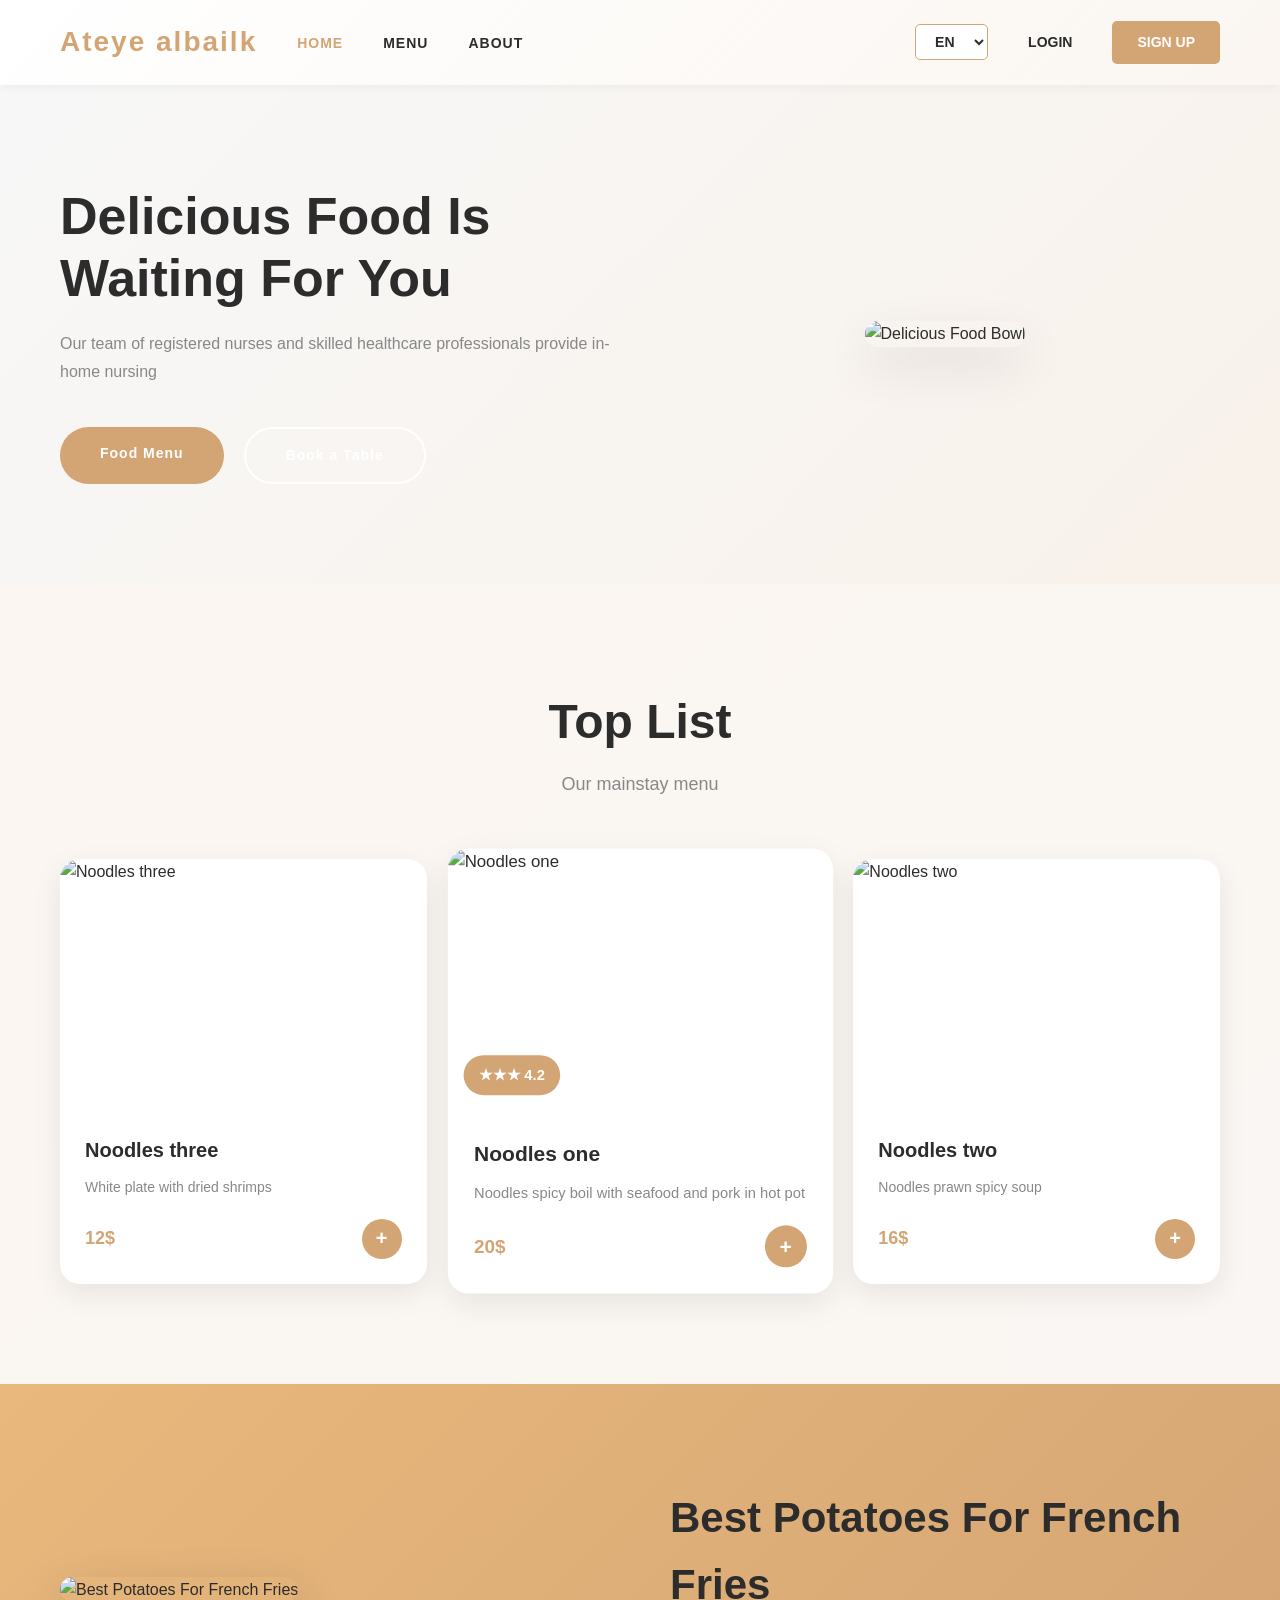
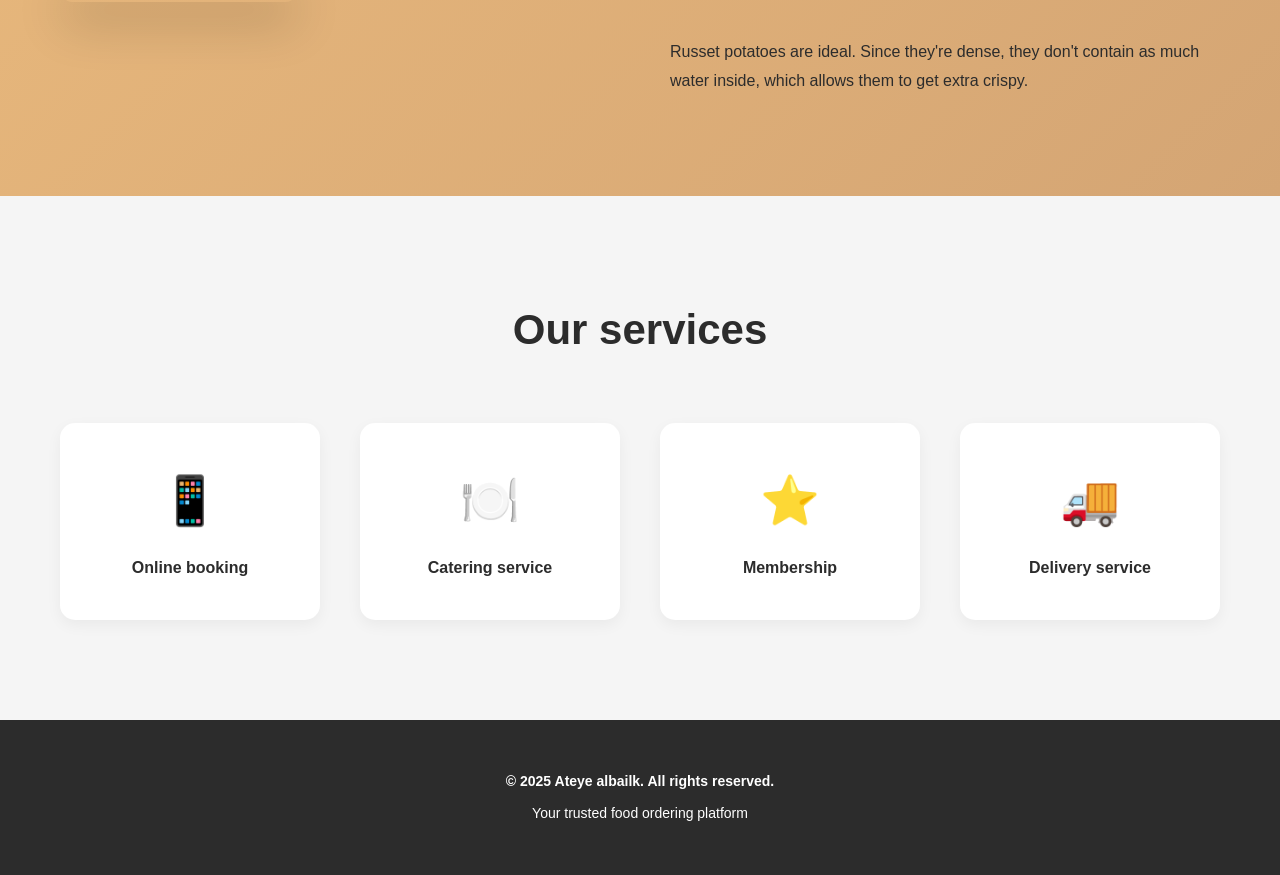
==== index.html @ 0175a2fd "first commit" ====
<!DOCTYPE html>
<html lang="en">
<head>
    <meta charset="UTF-8">
    <meta name="viewport" content="width=device-width, initial-scale=1.0">
    <title>Ateye albailk - Food Ordering Platform</title>
    <link rel="stylesheet" href="css/styles.css">
    <link rel="stylesheet" href="css/responsive.css">
</head>
<body>
    <!-- Header/Navigation -->
    <header class="header">
        <div class="container">
            <div class="navbar">
                <div class="logo">
                    <h1>Ateye albailk</h1>
                </div>
                <nav class="nav-menu">
                    <ul>
                        <li><a href="#home" class="nav-link active">HOME</a></li>
                        <li><a href="#menu" class="nav-link">MENU</a></li>
                        <li><a href="#about" class="nav-link">ABOUT</a></li>
                    </ul>
                </nav>
                <div class="header-actions">
                    <select class="language-select">
                        <option value="en">EN</option>
                        <option value="ar">AR</option>
                    </select>
                    <a href="php/login.php" class="btn-login">LOGIN</a>
                    <a href="php/signup.php" class="btn-signup">SIGN UP</a>
                </div>
                <div class="hamburger">
                    <span></span>
                    <span></span>
                    <span></span>
                </div>
            </div>
        </div>
    </header>

    <!-- Hero Section -->
    <section class="hero" id="home">
        <div class="container">
            <div class="hero-content">
                <div class="hero-text">
                    <h2>Delicious Food Is Waiting For You</h2>
                    <p>Our team of registered nurses and skilled healthcare professionals provide in-home nursing</p>
                    <div class="hero-buttons">
                        <a href="#menu" class="btn btn-primary">Food Menu</a>
                        <a href="#" class="btn btn-secondary">Book a Table</a>
                    </div>
                </div>
                <div class="hero-image">
                    <img src="/placeholder.svg?height=400&width=400" alt="Delicious Food Bowl">
                </div>
            </div>
        </div>
    </section>

    <!-- Top List Section -->
    <section class="top-list" id="menu">
        <div class="container">
            <div class="section-header">
                <h2>Top List</h2>
                <p>Our mainstay menu</p>
            </div>
            <div class="menu-grid">
                <div class="menu-card">
                    <div class="card-image">
                        <img src="/placeholder.svg?height=250&width=250" alt="Noodles three">
                    </div>
                    <div class="card-content">
                        <h3>Noodles three</h3>
                        <p>White plate with dried shrimps</p>
                        <div class="card-footer">
                            <span class="price">12$</span>
                            <button class="btn-add">+</button>
                        </div>
                    </div>
                </div>

                <div class="menu-card featured">
                    <div class="card-image">
                        <img src="/placeholder.svg?height=250&width=250" alt="Noodles one">
                        <div class="rating">★★★ 4.2</div>
                    </div>
                    <div class="card-content">
                        <h3>Noodles one</h3>
                        <p>Noodles spicy boil with seafood and pork in hot pot</p>
                        <div class="card-footer">
                            <span class="price">20$</span>
                            <button class="btn-add">+</button>
                        </div>
                    </div>
                </div>

                <div class="menu-card">
                    <div class="card-image">
                        <img src="/placeholder.svg?height=250&width=250" alt="Noodles two">
                    </div>
                    <div class="card-content">
                        <h3>Noodles two</h3>
                        <p>Noodles prawn spicy soup</p>
                        <div class="card-footer">
                            <span class="price">16$</span>
                            <button class="btn-add">+</button>
                        </div>
                    </div>
                </div>
            </div>
        </div>
    </section>

    <!-- French Fries Section -->
    <section class="french-fries">
        <div class="container">
            <div class="fries-content">
                <div class="fries-image">
                    <img src="/placeholder.svg?height=350&width=350" alt="Best Potatoes For French Fries">
                </div>
                <div class="fries-text">
                    <h2>Best Potatoes For French Fries</h2>
                    <p>Russet potatoes are ideal. Since they're dense, they don't contain as much water inside, which allows them to get extra crispy.</p>
                </div>
            </div>
        </div>
    </section>

    <!-- Services Section -->
    <section class="services" id="about">
        <div class="container">
            <h2>Our services</h2>
            <div class="services-grid">
                <div class="service-item">
                    <div class="service-icon">📱</div>
                    <p>Online booking</p>
                </div>
                <div class="service-item">
                    <div class="service-icon">🍽️</div>
                    <p>Catering service</p>
                </div>
                <div class="service-item">
                    <div class="service-icon">⭐</div>
                    <p>Membership</p>
                </div>
                <div class="service-item">
                    <div class="service-icon">🚚</div>
                    <p>Delivery service</p>
                </div>
            </div>
        </div>
    </section>

    <!-- Footer -->
    <footer class="footer">
        <div class="container">
            <p>&copy; 2025 Ateye albailk. All rights reserved.</p>
            <p>Your trusted food ordering platform</p>
        </div>
    </footer>

    <script src="js/script.js"></script>
</body>
</html>
---- css/styles.css ----
* {
  margin: 0;
  padding: 0;
  box-sizing: border-box;
}

:root {
  /* Primary Brand Color */
  --primary: #d4a574;

  /* Neutrals */
  --dark: #2c2c2c;
  --light: #f5f5f5;
  --white: #ffffff;
  --gray: #888888;

  /* Accent */
  --accent: #e8d4c4;

  /* Font Family */
  --font-primary: "Segoe UI", Tahoma, Geneva, Verdana, sans-serif;
}

html {
  scroll-behavior: smooth;
}

body {
  font-family: var(--font-primary);
  color: var(--dark);
  background-color: var(--white);
  line-height: 1.6;
}

.container {
  max-width: 1200px;
  margin: 0 auto;
  padding: 0 20px;
}

/* Header / Navigation */
.header {
  background: linear-gradient(135deg, rgba(255, 255, 255, 0.95), rgba(212, 165, 116, 0.1));
  padding: 20px 0;
  position: sticky;
  top: 0;
  z-index: 1000;
  box-shadow: 0 2px 10px rgba(0, 0, 0, 0.05);
}

.navbar {
  display: flex;
  justify-content: space-between;
  align-items: center;
  gap: 40px;
}

.logo h1 {
  font-size: 28px;
  color: var(--primary);
  font-weight: 700;
  letter-spacing: 2px;
}

.nav-menu {
  flex: 1;
}

.nav-menu ul {
  display: flex;
  list-style: none;
  gap: 40px;
}

.nav-link {
  text-decoration: none;
  color: var(--dark);
  font-size: 14px;
  font-weight: 600;
  letter-spacing: 1px;
  transition: color 0.3s ease;
  position: relative;
}

.nav-link:hover,
.nav-link.active {
  color: var(--primary);
}

.header-actions {
  display: flex;
  align-items: center;
  gap: 20px;
}

.language-select {
  padding: 8px 15px;
  border: 1px solid var(--primary);
  border-radius: 5px;
  background: var(--white);
  color: var(--dark);
  cursor: pointer;
  font-size: 14px;
  font-weight: 600;
}

.btn-login {
  text-decoration: none;
  color: var(--dark);
  font-size: 14px;
  font-weight: 600;
  padding: 10px 20px;
  transition: color 0.3s ease;
}

.btn-login:hover {
  color: var(--primary);
}

.btn-signup {
  text-decoration: none;
  background-color: var(--primary);
  color: var(--white);
  font-size: 14px;
  font-weight: 600;
  padding: 10px 25px;
  border-radius: 5px;
  transition: background-color 0.3s ease;
  border: none;
  cursor: pointer;
}

.btn-signup:hover {
  background-color: #c49465;
}

.hamburger {
  display: none;
  flex-direction: column;
  cursor: pointer;
}

.hamburger span {
  width: 25px;
  height: 3px;
  background-color: var(--dark);
  margin: 5px 0;
  transition: 0.3s;
  border-radius: 2px;
}

/* Hero Section */
.hero {
  padding: 100px 0;
  background: linear-gradient(135deg, rgba(240, 240, 240, 0.5), rgba(212, 165, 116, 0.15));
}

.hero-content {
  display: flex;
  align-items: center;
  gap: 60px;
}

.hero-text {
  flex: 1;
}

.hero-text h2 {
  font-size: 52px;
  font-weight: 700;
  line-height: 1.2;
  margin-bottom: 20px;
  color: var(--dark);
}

.hero-text p {
  font-size: 16px;
  color: var(--gray);
  margin-bottom: 40px;
  line-height: 1.8;
}

.hero-buttons {
  display: flex;
  gap: 20px;
}

.btn {
  display: inline-block;
  padding: 15px 40px;
  border-radius: 50px;
  text-decoration: none;
  font-size: 14px;
  font-weight: 600;
  border: none;
  cursor: pointer;
  transition: all 0.3s ease;
  letter-spacing: 1px;
}

.btn-primary {
  background-color: var(--primary);
  color: var(--white);
}

.btn-primary:hover {
  background-color: #c49465;
  transform: translateY(-2px);
  box-shadow: 0 8px 15px rgba(212, 165, 116, 0.3);
}

.btn-secondary {
  background-color: transparent;
  color: var(--white);
  border: 2px solid var(--white);
}

.btn-secondary:hover {
  background-color: var(--white);
  color: var(--primary);
}

.hero-image {
  flex: 1;
  display: flex;
  justify-content: center;
}

.hero-image img {
  max-width: 100%;
  height: auto;
  border-radius: 20px;
  box-shadow: 0 20px 50px rgba(0, 0, 0, 0.1);
}

/* Top List Section */
.top-list {
  padding: 100px 0;
  background: linear-gradient(135deg, rgba(212, 165, 116, 0.1), rgba(232, 212, 196, 0.2));
}

.section-header {
  text-align: center;
  margin-bottom: 60px;
}

.section-header h2 {
  font-size: 48px;
  font-weight: 700;
  margin-bottom: 10px;
  color: var(--dark);
}

.section-header p {
  font-size: 18px;
  color: var(--gray);
}

.menu-grid {
  display: grid;
  grid-template-columns: repeat(auto-fit, minmax(280px, 1fr));
  gap: 30px;
}

.menu-card {
  background: var(--white);
  border-radius: 20px;
  overflow: hidden;
  box-shadow: 0 10px 30px rgba(0, 0, 0, 0.08);
  transition: all 0.3s ease;
}

.menu-card:hover {
  transform: translateY(-10px);
  box-shadow: 0 15px 40px rgba(0, 0, 0, 0.15);
}

.menu-card.featured {
  transform: scale(1.05);
}

.card-image {
  position: relative;
  width: 100%;
  height: 250px;
  overflow: hidden;
}

.card-image img {
  width: 100%;
  height: 100%;
  object-fit: cover;
  transition: transform 0.3s ease;
}

.menu-card:hover .card-image img {
  transform: scale(1.05);
}

.rating {
  position: absolute;
  bottom: 15px;
  left: 15px;
  background-color: var(--primary);
  color: var(--white);
  padding: 8px 15px;
  border-radius: 20px;
  font-size: 14px;
  font-weight: 600;
}

.card-content {
  padding: 25px;
}

.card-content h3 {
  font-size: 20px;
  margin-bottom: 10px;
  color: var(--dark);
}

.card-content p {
  font-size: 14px;
  color: var(--gray);
  margin-bottom: 20px;
  line-height: 1.6;
}

.card-footer {
  display: flex;
  justify-content: space-between;
  align-items: center;
}

.price {
  font-size: 18px;
  font-weight: 700;
  color: var(--primary);
}

.btn-add {
  width: 40px;
  height: 40px;
  border-radius: 50%;
  background-color: var(--primary);
  color: var(--white);
  border: none;
  font-size: 20px;
  font-weight: 700;
  cursor: pointer;
  transition: all 0.3s ease;
}

.btn-add:hover {
  background-color: #c49465;
  transform: scale(1.1);
}

/* French Fries Section */
.french-fries {
  padding: 100px 0;
  background: linear-gradient(135deg, #e8b87c, #d4a574);
}

.fries-content {
  display: flex;
  align-items: center;
  gap: 60px;
}

.fries-image {
  flex: 1;
}

.fries-image img {
  max-width: 100%;
  height: auto;
  border-radius: 20px;
  box-shadow: 0 20px 50px rgba(0, 0, 0, 0.2);
}

.fries-text {
  flex: 1;
}

.fries-text h2 {
  font-size: 42px;
  font-weight: 700;
  margin-bottom: 20px;
  color: var(--dark);
}

.fries-text p {
  font-size: 16px;
  color: var(--dark);
  line-height: 1.8;
}

/* Services Section */
.services {
  padding: 100px 0;
  background-color: var(--light);
}

.services h2 {
  text-align: center;
  font-size: 42px;
  font-weight: 700;
  margin-bottom: 60px;
  color: var(--dark);
}

.services-grid {
  display: grid;
  grid-template-columns: repeat(auto-fit, minmax(200px, 1fr));
  gap: 40px;
}

.service-item {
  background: var(--white);
  padding: 40px;
  border-radius: 15px;
  text-align: center;
  transition: all 0.3s ease;
  box-shadow: 0 5px 15px rgba(0, 0, 0, 0.05);
}

.service-item:hover {
  transform: translateY(-5px);
  box-shadow: 0 10px 25px rgba(0, 0, 0, 0.1);
}

.service-icon {
  font-size: 48px;
  margin-bottom: 15px;
}

.service-item p {
  font-size: 16px;
  font-weight: 600;
  color: var(--dark);
}

/* Footer */
.footer {
  background-color: var(--dark);
  color: var(--white);
  text-align: center;
  padding: 40px 0;
}

.footer p {
  margin: 10px 0;
  font-size: 14px;
}

.footer p:first-child {
  font-weight: 600;
}

/* Tablet */
@media (max-width: 768px) {
  .hamburger {
    display: flex;
  }

  .nav-menu,
  .header-actions {
    display: none;
  }

  .navbar {
    gap: 20px;
  }

  .hero-content,
  .fries-content {
    flex-direction: column;
    gap: 40px;
  }

  .hero-text h2 {
    font-size: 36px;
  }

  .hero-buttons {
    flex-direction: column;
  }

  .section-header h2 {
    font-size: 36px;
  }

  .menu-card.featured {
    transform: scale(1);
  }

  .fries-text h2 {
    font-size: 32px;
  }

  .services-grid {
    grid-template-columns: repeat(2, 1fr);
    gap: 20px;
  }

  .service-item {
    padding: 25px;
  }

  .service-icon {
    font-size: 36px;
  }
}

/* Mobile */
@media (max-width: 480px) {
  .logo h1 {
    font-size: 20px;
  }

  .hero-text h2 {
    font-size: 28px;
  }

  .hero-text p {
    font-size: 14px;
  }

  .btn {
    padding: 12px 30px;
    font-size: 12px;
  }

  .section-header h2 {
    font-size: 28px;
  }

  .section-header p {
    font-size: 14px;
  }

  .menu-grid {
    grid-template-columns: 1fr;
    gap: 20px;
  }

  .card-content {
    padding: 15px;
  }

  .fries-text h2 {
    font-size: 24px;
  }

  .fries-text p {
    font-size: 14px;
  }

  .services h2 {
    font-size: 28px;
  }

  .services-grid {
    grid-template-columns: 1fr;
    gap: 15px;
  }

  .service-item {
    padding: 20px;
  }

  .service-icon {
    font-size: 32px;
  }
}
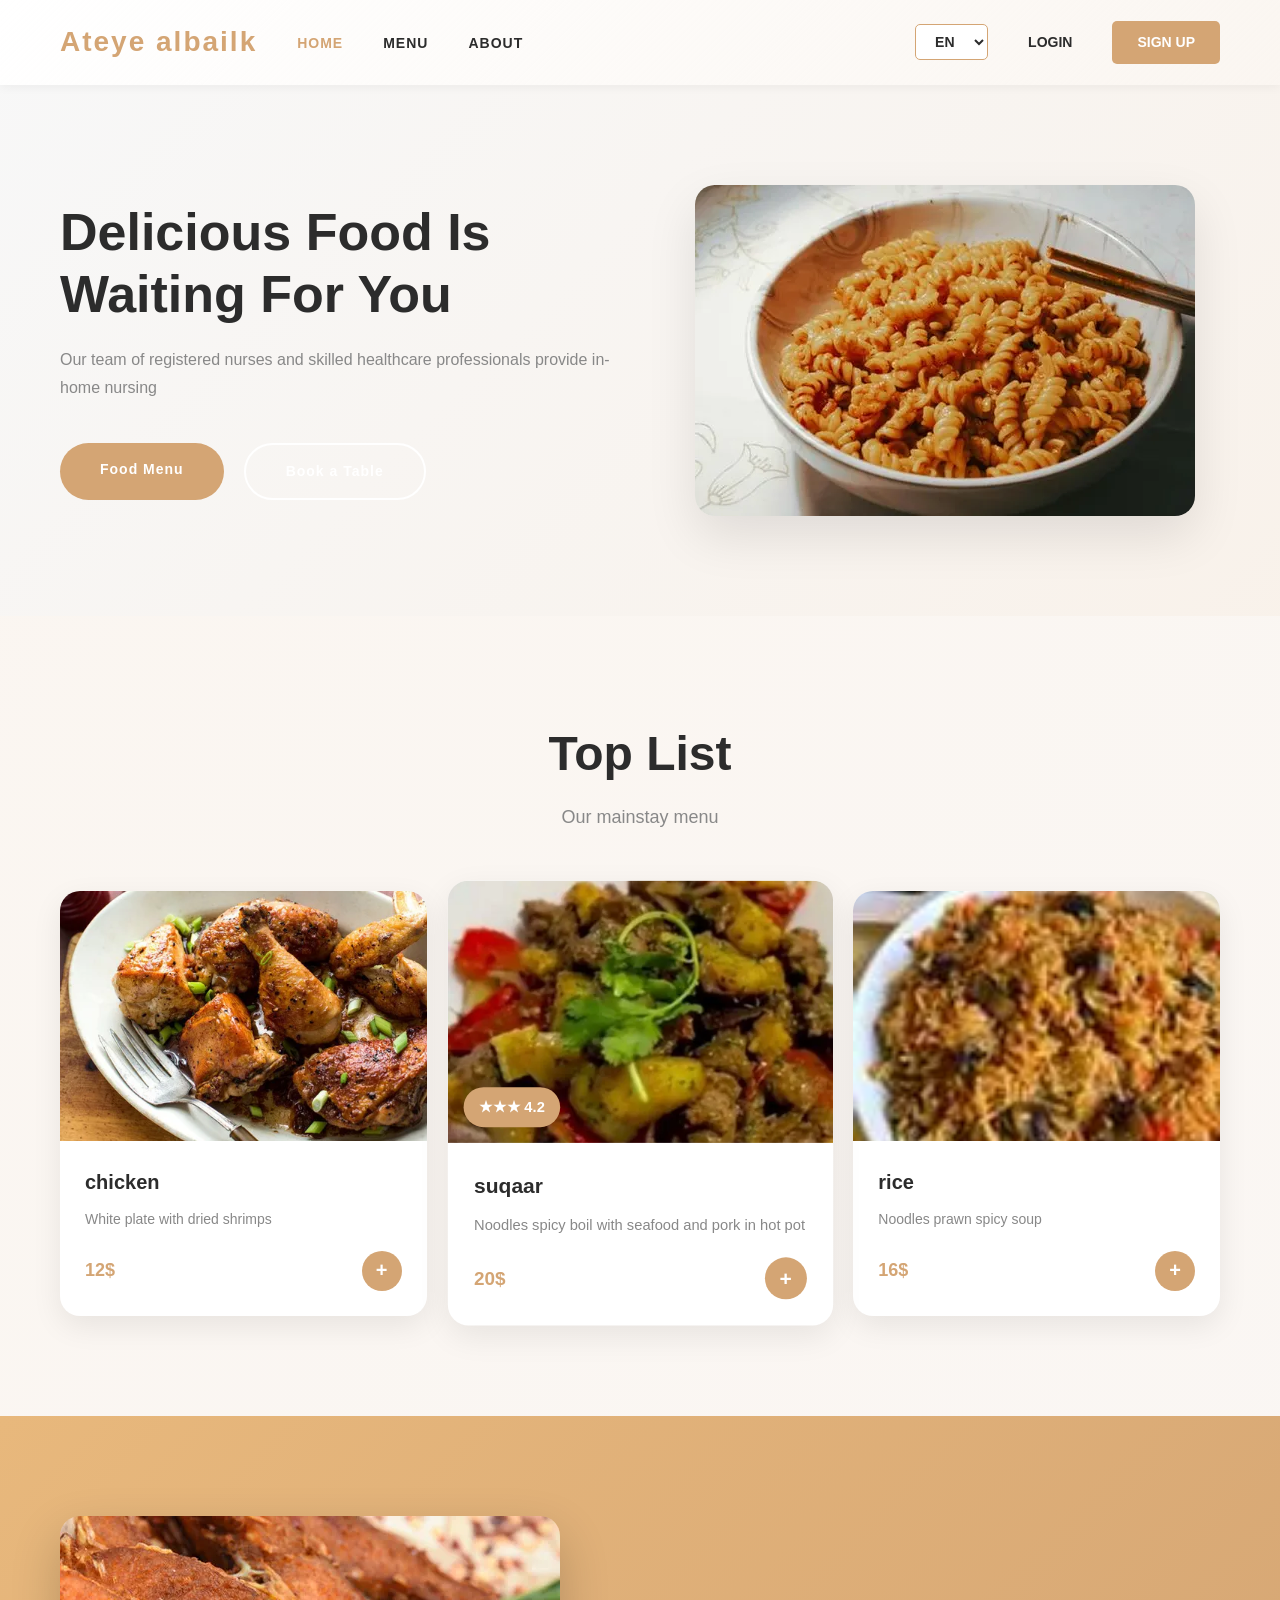
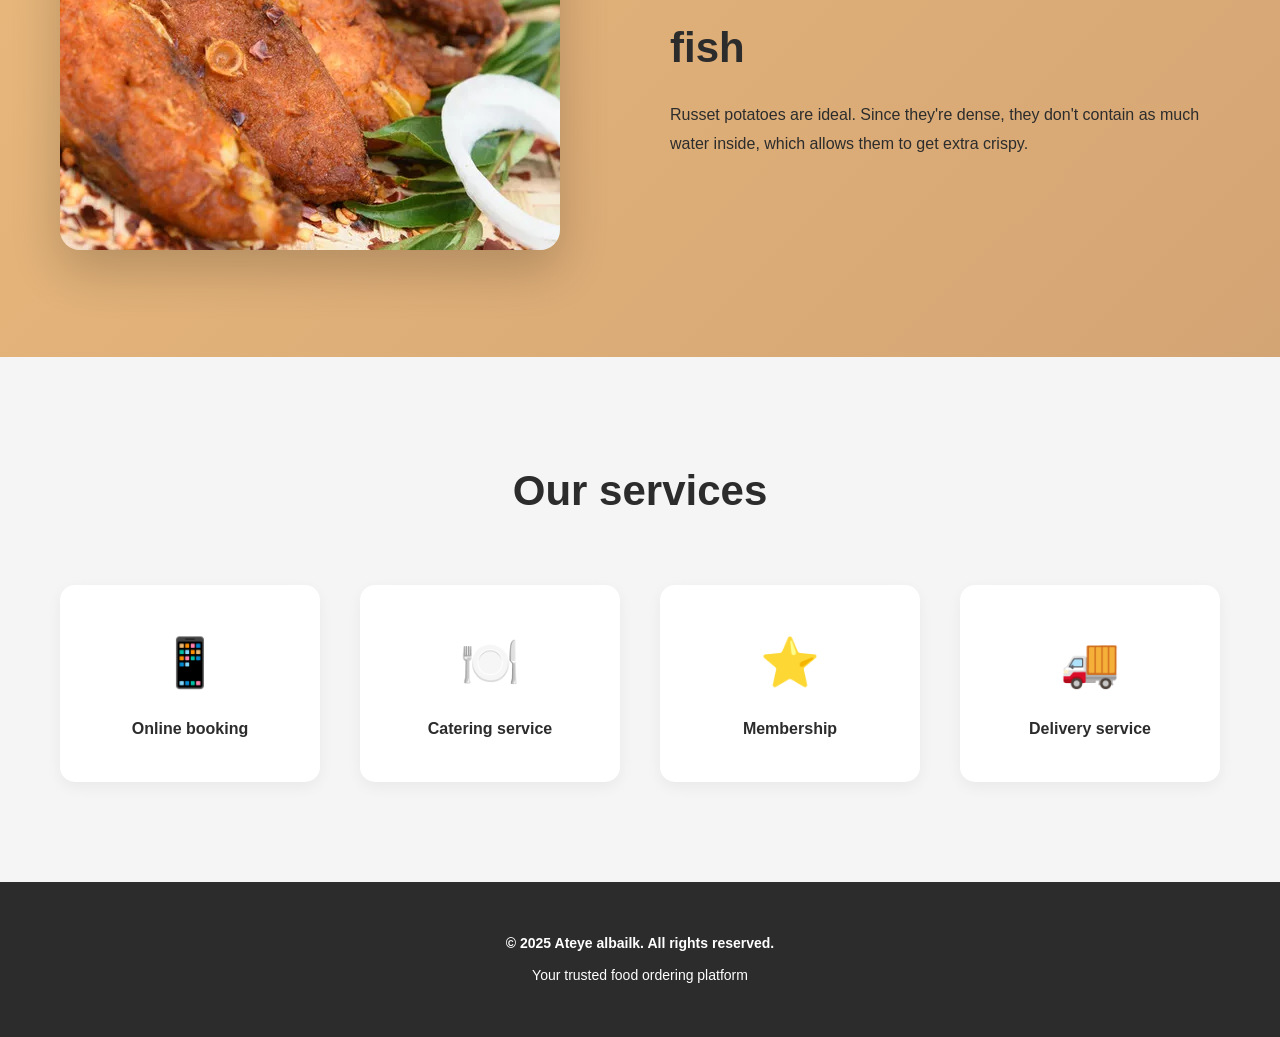
==== commit 5273e45b: "update" ====
--- a/index.html
+++ b/index.html
@@ -52,7 +52,7 @@
                     </div>
                 </div>
                 <div class="hero-image">
-                    <img src="/placeholder.svg?height=400&width=400" alt="Delicious Food Bowl">
+                    <img src="image/canva-delicious-rotini-pasta-in-white-bowl-with-chopsticks-MAGVlBOO2aU.webp" alt="Delicious Food Bowl">
                 </div>
             </div>
         </div>
@@ -68,10 +68,10 @@
             <div class="menu-grid">
                 <div class="menu-card">
                     <div class="card-image">
-                        <img src="/placeholder.svg?height=250&width=250" alt="Noodles three">
+                        <img src="image/chicken.webp" alt="chicken">
                     </div>
                     <div class="card-content">
-                        <h3>Noodles three</h3>
+                        <h3>chicken</h3>
                         <p>White plate with dried shrimps</p>
                         <div class="card-footer">
                             <span class="price">12$</span>
@@ -82,11 +82,11 @@
 
                 <div class="menu-card featured">
                     <div class="card-image">
-                        <img src="/placeholder.svg?height=250&width=250" alt="Noodles one">
+                        <img src="image/suqaar.webp" alt="suqaar">
                         <div class="rating">★★★ 4.2</div>
                     </div>
                     <div class="card-content">
-                        <h3>Noodles one</h3>
+                        <h3>suqaar</h3>
                         <p>Noodles spicy boil with seafood and pork in hot pot</p>
                         <div class="card-footer">
                             <span class="price">20$</span>
@@ -97,10 +97,10 @@
 
                 <div class="menu-card">
                     <div class="card-image">
-                        <img src="/placeholder.svg?height=250&width=250" alt="Noodles two">
+                        <img src="/image/rice.webp" alt="rice">
                     </div>
                     <div class="card-content">
-                        <h3>Noodles two</h3>
+                        <h3>rice</h3>
                         <p>Noodles prawn spicy soup</p>
                         <div class="card-footer">
                             <span class="price">16$</span>
@@ -117,10 +117,10 @@
         <div class="container">
             <div class="fries-content">
                 <div class="fries-image">
-                    <img src="/placeholder.svg?height=350&width=350" alt="Best Potatoes For French Fries">
+                    <img src="image/fish.webp" alt="fish">
                 </div>
                 <div class="fries-text">
-                    <h2>Best Potatoes For French Fries</h2>
+                    <h2>fish</h2>
                     <p>Russet potatoes are ideal. Since they're dense, they don't contain as much water inside, which allows them to get extra crispy.</p>
                 </div>
             </div>
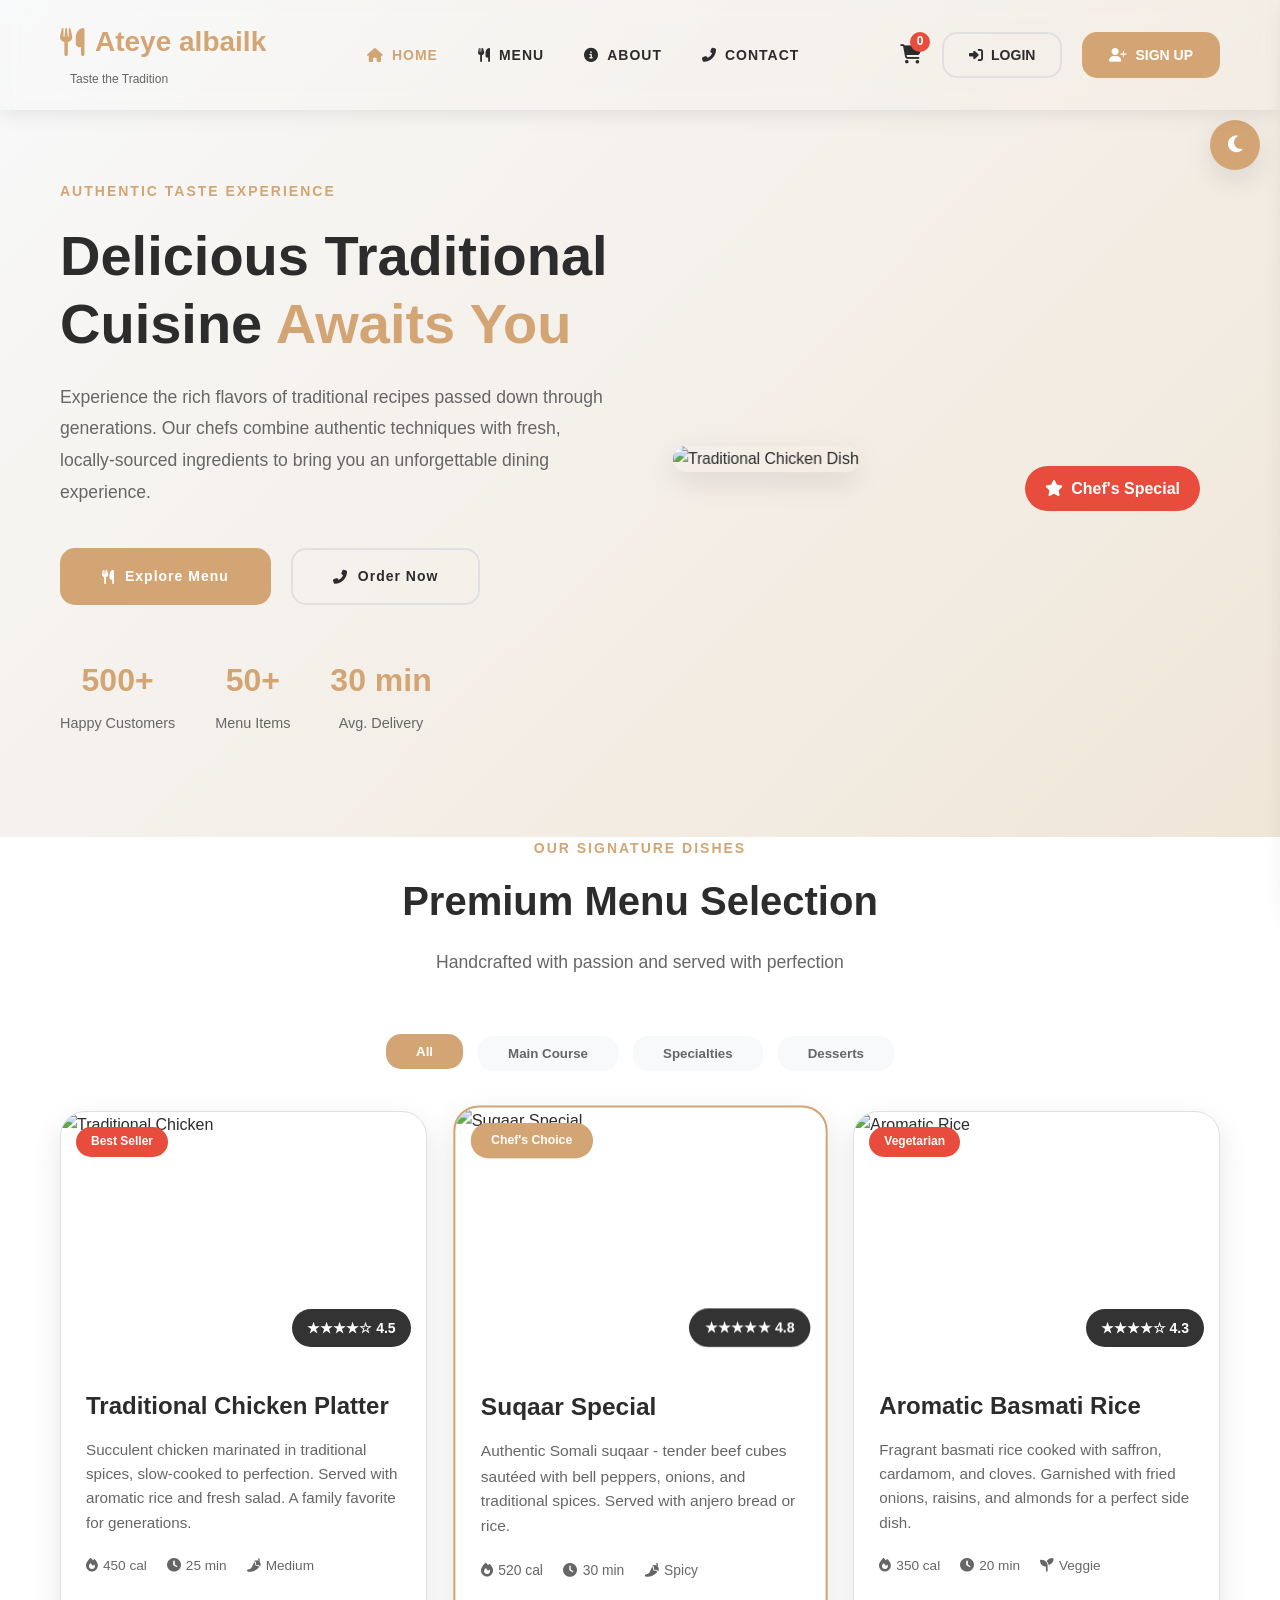
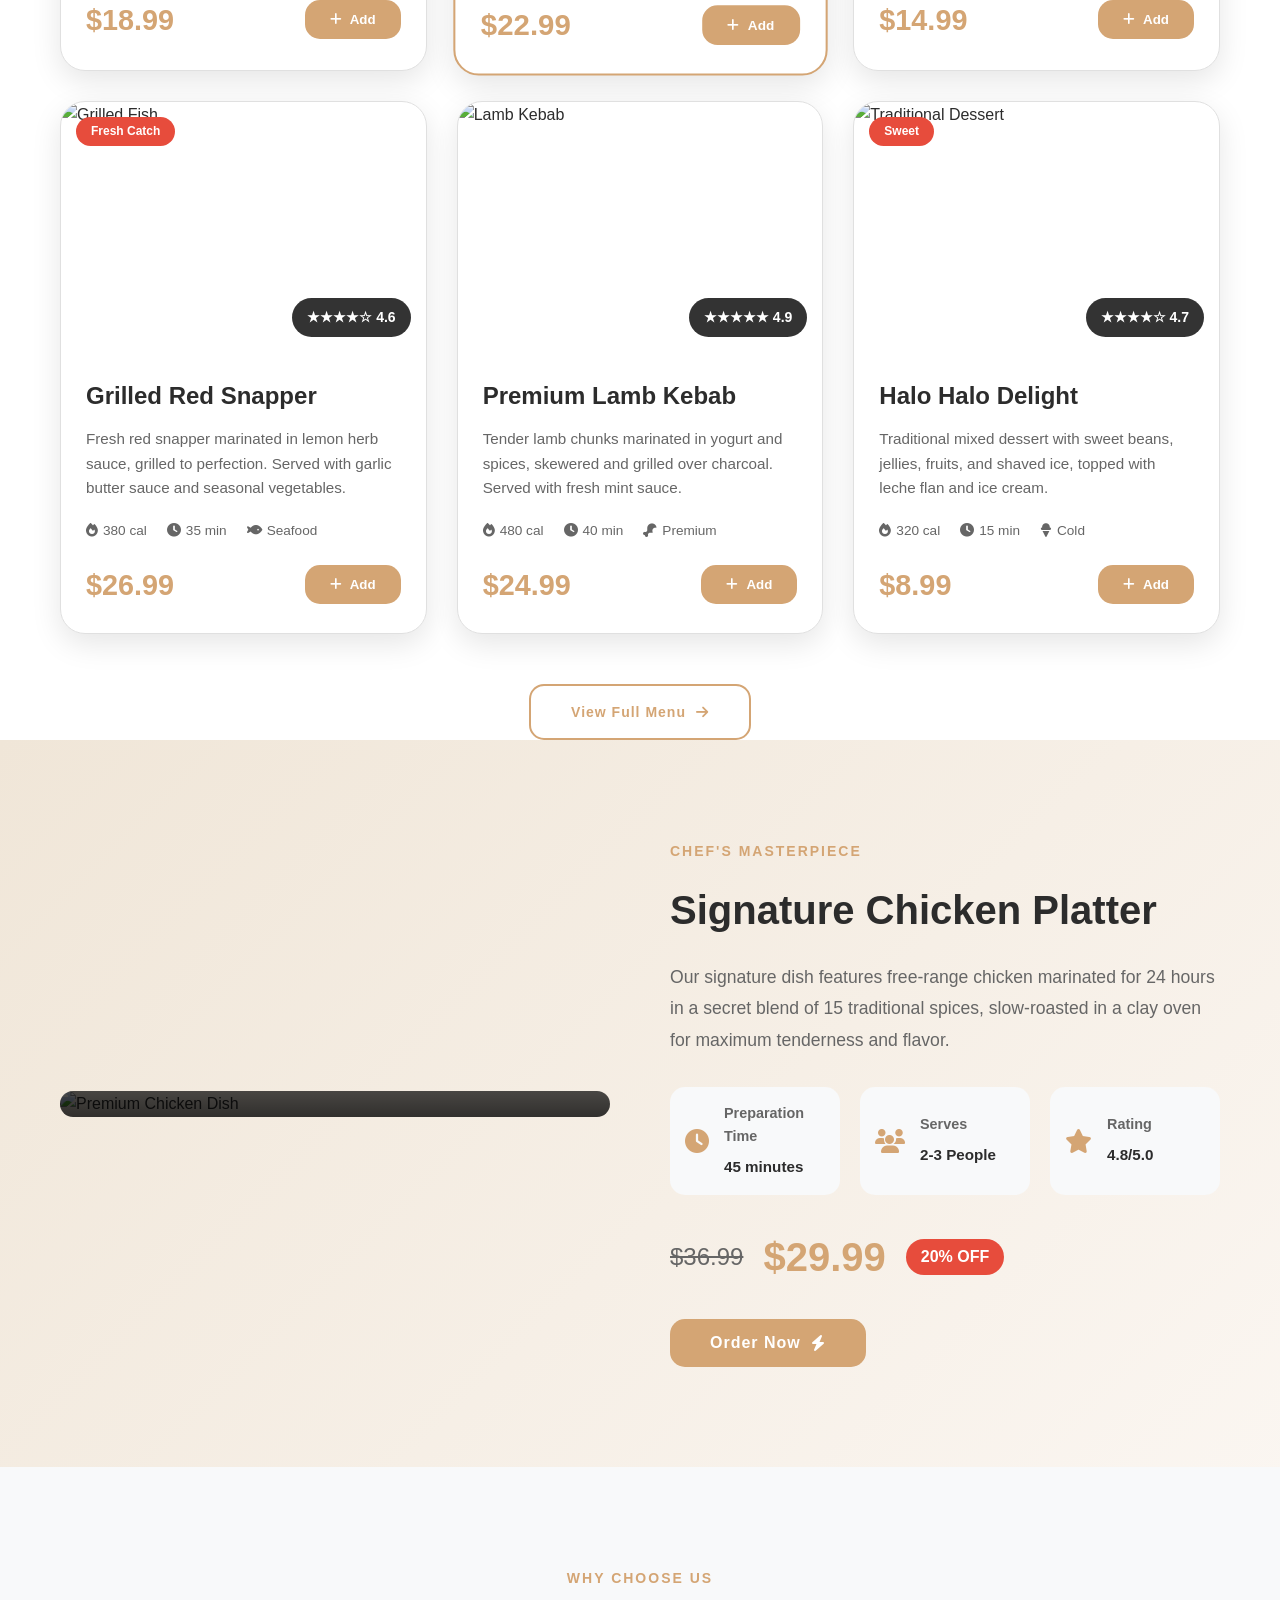
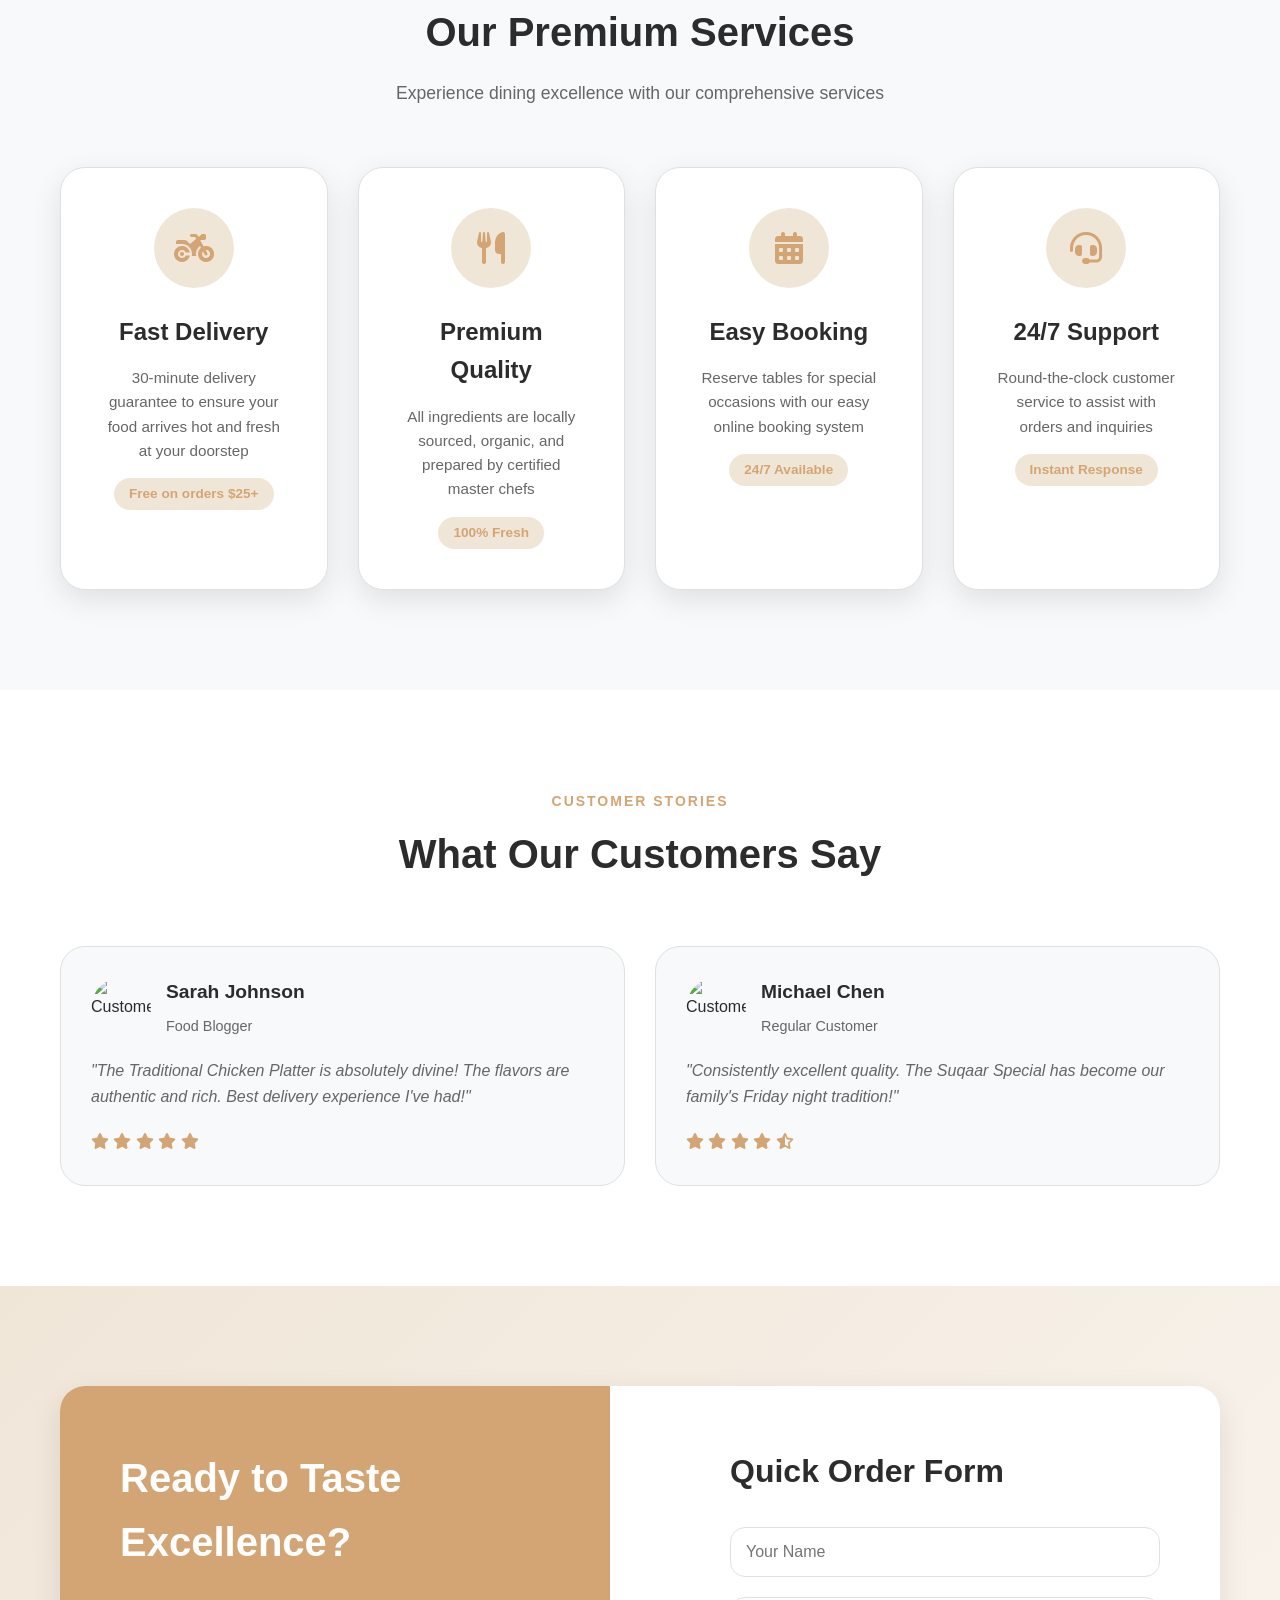
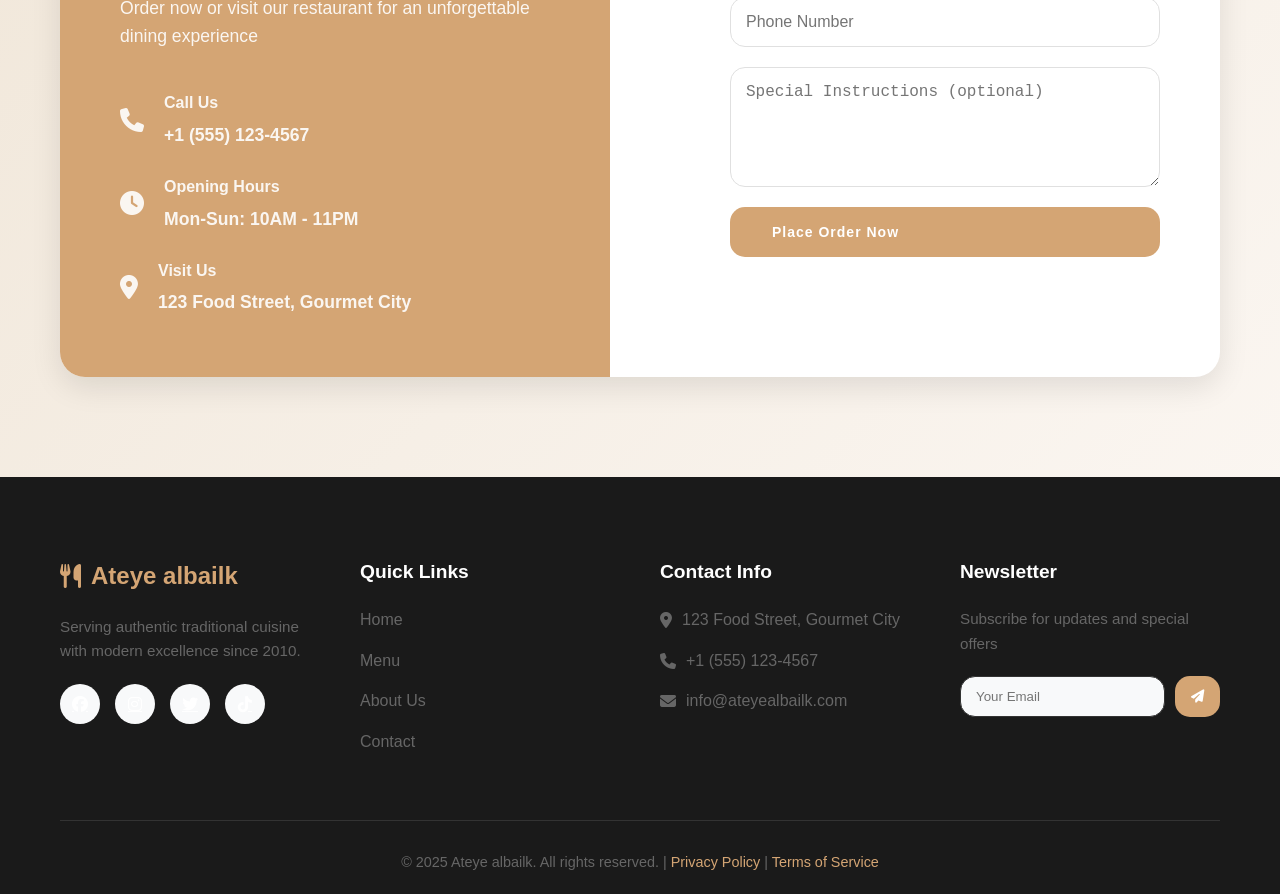
==== commit 7a195ec7: "update" ====
--- a/index.html
+++ b/index.html
@@ -3,32 +3,41 @@
 <head>
     <meta charset="UTF-8">
     <meta name="viewport" content="width=device-width, initial-scale=1.0">
-    <title>Ateye albailk - Food Ordering Platform</title>
+    <title>Ateye albailk - Premium Food Delivery</title>
     <link rel="stylesheet" href="css/styles.css">
     <link rel="stylesheet" href="css/responsive.css">
+    <link rel="stylesheet" href="https://cdnjs.cloudflare.com/ajax/libs/font-awesome/6.4.0/css/all.min.css">
 </head>
-<body>
+<body class="light-mode">
+    <!-- Theme Toggle Button -->
+    <button class="theme-toggle" id="themeToggle">
+        <i class="fas fa-moon"></i>
+        <i class="fas fa-sun"></i>
+    </button>
+
     <!-- Header/Navigation -->
     <header class="header">
         <div class="container">
             <div class="navbar">
                 <div class="logo">
-                    <h1>Ateye albailk</h1>
+                    <h1><i class="fas fa-utensils"></i> Ateye albailk</h1>
+                    <span class="tagline">Taste the Tradition</span>
                 </div>
                 <nav class="nav-menu">
                     <ul>
-                        <li><a href="#home" class="nav-link active">HOME</a></li>
-                        <li><a href="#menu" class="nav-link">MENU</a></li>
-                        <li><a href="#about" class="nav-link">ABOUT</a></li>
+                        <li><a href="#home" class="nav-link active"><i class="fas fa-home"></i> HOME</a></li>
+                        <li><a href="#menu" class="nav-link"><i class="fas fa-utensils"></i> MENU</a></li>
+                        <li><a href="#about" class="nav-link"><i class="fas fa-info-circle"></i> ABOUT</a></li>
+                        <li><a href="#contact" class="nav-link"><i class="fas fa-phone-alt"></i> CONTACT</a></li>
                     </ul>
                 </nav>
                 <div class="header-actions">
-                    <select class="language-select">
-                        <option value="en">EN</option>
-                        <option value="ar">AR</option>
-                    </select>
-                    <a href="php/login.php" class="btn-login">LOGIN</a>
-                    <a href="php/signup.php" class="btn-signup">SIGN UP</a>
+                    <div class="cart-icon">
+                        <i class="fas fa-shopping-cart"></i>
+                        <span class="cart-count">0</span>
+                    </div>
+                    <a href="html/login.html" class="btn-login"><i class="fas fa-sign-in-alt"></i> LOGIN</a>
+                    <a href="html/signup.html" class="btn-signup"><i class="fas fa-user-plus"></i> SIGN UP</a>
                 </div>
                 <div class="hamburger">
                     <span></span>
@@ -39,20 +48,59 @@
         </div>
     </header>
 
+    <!-- Cart Sidebar -->
+    <div class="cart-sidebar">
+        <div class="cart-header">
+            <h3><i class="fas fa-shopping-cart"></i> Your Cart</h3>
+            <button class="close-cart">&times;</button>
+        </div>
+        <div class="cart-items">
+            <!-- Cart items will be added here dynamically -->
+        </div>
+        <div class="cart-footer">
+            <div class="cart-total">
+                <span>Total:</span>
+                <span class="total-price">$0.00</span>
+            </div>
+            <button class="btn-checkout">Proceed to Checkout</button>
+        </div>
+    </div>
+
     <!-- Hero Section -->
     <section class="hero" id="home">
         <div class="container">
             <div class="hero-content">
                 <div class="hero-text">
-                    <h2>Delicious Food Is Waiting For You</h2>
-                    <p>Our team of registered nurses and skilled healthcare professionals provide in-home nursing</p>
+                    <span class="hero-subtitle">Authentic Taste Experience</span>
+                    <h2>Delicious Traditional Cuisine <span class="highlight">Awaits You</span></h2>
+                    <p>Experience the rich flavors of traditional recipes passed down through generations. Our chefs combine authentic techniques with fresh, locally-sourced ingredients to bring you an unforgettable dining experience.</p>
                     <div class="hero-buttons">
-                        <a href="#menu" class="btn btn-primary">Food Menu</a>
-                        <a href="#" class="btn btn-secondary">Book a Table</a>
+                        <a href="#menu" class="btn btn-primary"><i class="fas fa-utensils"></i> Explore Menu</a>
+                        <a href="#contact" class="btn btn-secondary"><i class="fas fa-phone-alt"></i> Order Now</a>
+                    </div>
+                    <div class="hero-stats">
+                        <div class="stat">
+                            <h3>500+</h3>
+                            <p>Happy Customers</p>
+                        </div>
+                        <div class="stat">
+                            <h3>50+</h3>
+                            <p>Menu Items</p>
+                        </div>
+                        <div class="stat">
+                            <h3>30 min</h3>
+                            <p>Avg. Delivery</p>
+                        </div>
                     </div>
                 </div>
                 <div class="hero-image">
-                    <img src="image/canva-delicious-rotini-pasta-in-white-bowl-with-chopsticks-MAGVlBOO2aU.webp" alt="Delicious Food Bowl">
+                    <div class="image-container">
+                        <img src="https://images.unsplash.com/photo-1565299624946-b28f40a0ae38?ixlib=rb-4.0.3&auto=format&fit=crop&w=800&q=80" alt="Traditional Chicken Dish">
+                        <div class="floating-badge">
+                            <i class="fas fa-star"></i>
+                            <span>Chef's Special</span>
+                        </div>
+                    </div>
                 </div>
             </div>
         </div>
@@ -62,66 +110,200 @@
     <section class="top-list" id="menu">
         <div class="container">
             <div class="section-header">
-                <h2>Top List</h2>
-                <p>Our mainstay menu</p>
+                <span class="section-subtitle">Our Signature Dishes</span>
+                <h2>Premium Menu Selection</h2>
+                <p>Handcrafted with passion and served with perfection</p>
+            </div>
+            <div class="menu-filters">
+                <button class="filter-btn active" data-filter="all">All</button>
+                <button class="filter-btn" data-filter="main">Main Course</button>
+                <button class="filter-btn" data-filter="special">Specialties</button>
+                <button class="filter-btn" data-filter="dessert">Desserts</button>
             </div>
             <div class="menu-grid">
-                <div class="menu-card">
-                    <div class="card-image">
-                        <img src="image/chicken.webp" alt="chicken">
-                    </div>
-                    <div class="card-content">
-                        <h3>chicken</h3>
-                        <p>White plate with dried shrimps</p>
-                        <div class="card-footer">
-                            <span class="price">12$</span>
-                            <button class="btn-add">+</button>
-                        </div>
-                    </div>
-                </div>
-
-                <div class="menu-card featured">
-                    <div class="card-image">
-                        <img src="image/suqaar.webp" alt="suqaar">
-                        <div class="rating">★★★ 4.2</div>
-                    </div>
-                    <div class="card-content">
-                        <h3>suqaar</h3>
-                        <p>Noodles spicy boil with seafood and pork in hot pot</p>
-                        <div class="card-footer">
-                            <span class="price">20$</span>
-                            <button class="btn-add">+</button>
-                        </div>
-                    </div>
-                </div>
-
-                <div class="menu-card">
-                    <div class="card-image">
-                        <img src="/image/rice.webp" alt="rice">
-                    </div>
-                    <div class="card-content">
-                        <h3>rice</h3>
-                        <p>Noodles prawn spicy soup</p>
-                        <div class="card-footer">
-                            <span class="price">16$</span>
-                            <button class="btn-add">+</button>
-                        </div>
-                    </div>
-                </div>
-            </div>
-        </div>
-    </section>
-
-    <!-- French Fries Section -->
-    <section class="french-fries">
-        <div class="container">
-            <div class="fries-content">
-                <div class="fries-image">
-                    <img src="image/fish.webp" alt="fish">
-                </div>
-                <div class="fries-text">
-                    <h2>fish</h2>
-                    <p>Russet potatoes are ideal. Since they're dense, they don't contain as much water inside, which allows them to get extra crispy.</p>
+                <!-- Chicken Dish -->
+                <div class="menu-card" data-category="main">
+                    <div class="card-image">
+                        <img src="https://images.unsplash.com/photo-1603360946369-dc9bb6258143?ixlib=rb-4.0.3&auto=format&fit=crop&w=800&q=80" alt="Traditional Chicken">
+                        <div class="card-badge">Best Seller</div>
+                        <div class="rating">★★★★☆ 4.5</div>
+                    </div>
+                    <div class="card-content">
+                        <h3>Traditional Chicken Platter</h3>
+                        <p>Succulent chicken marinated in traditional spices, slow-cooked to perfection. Served with aromatic rice and fresh salad. A family favorite for generations.</p>
+                        <div class="card-details">
+                            <span><i class="fas fa-fire"></i> 450 cal</span>
+                            <span><i class="fas fa-clock"></i> 25 min</span>
+                            <span><i class="fas fa-pepper-hot"></i> Medium</span>
+                        </div>
+                        <div class="card-footer">
+                            <span class="price">$18.99</span>
+                            <button class="btn-add" data-item="Traditional Chicken Platter" data-price="18.99"><i class="fas fa-plus"></i> Add</button>
+                        </div>
+                    </div>
+                </div>
+
+                <!-- Suqaar Dish -->
+                <div class="menu-card featured" data-category="special">
+                    <div class="featured-badge">Chef's Choice</div>
+                    <div class="card-image">
+                        <img src="https://images.unsplash.com/photo-1551183053-bf91a1d81141?ixlib=rb-4.0.3&auto=format&fit=crop&w=800&q=80" alt="Suqaar Special">
+                        <div class="rating">★★★★★ 4.8</div>
+                    </div>
+                    <div class="card-content">
+                        <h3>Suqaar Special</h3>
+                        <p>Authentic Somali suqaar - tender beef cubes sautéed with bell peppers, onions, and traditional spices. Served with anjero bread or rice.</p>
+                        <div class="card-details">
+                            <span><i class="fas fa-fire"></i> 520 cal</span>
+                            <span><i class="fas fa-clock"></i> 30 min</span>
+                            <span><i class="fas fa-pepper-hot"></i> Spicy</span>
+                        </div>
+                        <div class="card-footer">
+                            <span class="price">$22.99</span>
+                            <button class="btn-add" data-item="Suqaar Special" data-price="22.99"><i class="fas fa-plus"></i> Add</button>
+                        </div>
+                    </div>
+                </div>
+
+                <!-- Rice Dish -->
+                <div class="menu-card" data-category="main">
+                    <div class="card-image">
+                        <img src="https://images.unsplash.com/photo-1512058564366-18510be2db19?ixlib=rb-4.0.3&auto=format&fit=crop&w=800&q=80" alt="Aromatic Rice">
+                        <div class="card-badge">Vegetarian</div>
+                        <div class="rating">★★★★☆ 4.3</div>
+                    </div>
+                    <div class="card-content">
+                        <h3>Aromatic Basmati Rice</h3>
+                        <p>Fragrant basmati rice cooked with saffron, cardamom, and cloves. Garnished with fried onions, raisins, and almonds for a perfect side dish.</p>
+                        <div class="card-details">
+                            <span><i class="fas fa-fire"></i> 350 cal</span>
+                            <span><i class="fas fa-clock"></i> 20 min</span>
+                            <span><i class="fas fa-seedling"></i> Veggie</span>
+                        </div>
+                        <div class="card-footer">
+                            <span class="price">$14.99</span>
+                            <button class="btn-add" data-item="Aromatic Basmati Rice" data-price="14.99"><i class="fas fa-plus"></i> Add</button>
+                        </div>
+                    </div>
+                </div>
+
+                <!-- Fish Dish -->
+                <div class="menu-card" data-category="special">
+                    <div class="card-image">
+                        <img src="https://images.unsplash.com/photo-1563379926898-05f4575a45d8?ixlib=rb-4.0.3&auto=format&fit=crop&w=800&q=80" alt="Grilled Fish">
+                        <div class="card-badge">Fresh Catch</div>
+                        <div class="rating">★★★★☆ 4.6</div>
+                    </div>
+                    <div class="card-content">
+                        <h3>Grilled Red Snapper</h3>
+                        <p>Fresh red snapper marinated in lemon herb sauce, grilled to perfection. Served with garlic butter sauce and seasonal vegetables.</p>
+                        <div class="card-details">
+                            <span><i class="fas fa-fire"></i> 380 cal</span>
+                            <span><i class="fas fa-clock"></i> 35 min</span>
+                            <span><i class="fas fa-fish"></i> Seafood</span>
+                        </div>
+                        <div class="card-footer">
+                            <span class="price">$26.99</span>
+                            <button class="btn-add" data-item="Grilled Red Snapper" data-price="26.99"><i class="fas fa-plus"></i> Add</button>
+                        </div>
+                    </div>
+                </div>
+
+                <!-- Additional Dishes -->
+                <div class="menu-card" data-category="main">
+                    <div class="card-image">
+                        <img src="https://images.unsplash.com/photo-1565958011703-44f9829ba187?ixlib=rb-4.0.3&auto=format&fit=crop&w=800&q=80" alt="Lamb Kebab">
+                        <div class="rating">★★★★★ 4.9</div>
+                    </div>
+                    <div class="card-content">
+                        <h3>Premium Lamb Kebab</h3>
+                        <p>Tender lamb chunks marinated in yogurt and spices, skewered and grilled over charcoal. Served with fresh mint sauce.</p>
+                        <div class="card-details">
+                            <span><i class="fas fa-fire"></i> 480 cal</span>
+                            <span><i class="fas fa-clock"></i> 40 min</span>
+                            <span><i class="fas fa-drumstick-bite"></i> Premium</span>
+                        </div>
+                        <div class="card-footer">
+                            <span class="price">$24.99</span>
+                            <button class="btn-add" data-item="Premium Lamb Kebab" data-price="24.99"><i class="fas fa-plus"></i> Add</button>
+                        </div>
+                    </div>
+                </div>
+
+                <div class="menu-card" data-category="dessert">
+                    <div class="card-image">
+                        <img src="https://images.unsplash.com/photo-1563729784474-d77dbb933a9e?ixlib=rb-4.0.3&auto=format&fit=crop&w=800&q=80" alt="Traditional Dessert">
+                        <div class="card-badge">Sweet</div>
+                        <div class="rating">★★★★☆ 4.7</div>
+                    </div>
+                    <div class="card-content">
+                        <h3>Halo Halo Delight</h3>
+                        <p>Traditional mixed dessert with sweet beans, jellies, fruits, and shaved ice, topped with leche flan and ice cream.</p>
+                        <div class="card-details">
+                            <span><i class="fas fa-fire"></i> 320 cal</span>
+                            <span><i class="fas fa-clock"></i> 15 min</span>
+                            <span><i class="fas fa-ice-cream"></i> Cold</span>
+                        </div>
+                        <div class="card-footer">
+                            <span class="price">$8.99</span>
+                            <button class="btn-add" data-item="Halo Halo Delight" data-price="8.99"><i class="fas fa-plus"></i> Add</button>
+                        </div>
+                    </div>
+                </div>
+            </div>
+            <div class="view-all">
+                <a href="#menu" class="btn btn-outline">View Full Menu <i class="fas fa-arrow-right"></i></a>
+            </div>
+        </div>
+    </section>
+
+    <!-- Featured Dish Section -->
+    <section class="featured-dish">
+        <div class="container">
+            <div class="featured-content">
+                <div class="featured-image">
+                    <img src="https://images.unsplash.com/photo-1603360946369-dc9bb6258143?ixlib=rb-4.0.3&auto=format&fit=crop&w=800&q=80" alt="Premium Chicken Dish">
+                    <div class="image-overlay">
+                        <div class="overlay-content">
+                            <span class="dish-tag">Today's Special</span>
+                            <h3>Traditional Chicken Feast</h3>
+                            <p>50% OFF for First Orders</p>
+                        </div>
+                    </div>
+                </div>
+                <div class="featured-text">
+                    <span class="featured-subtitle">Chef's Masterpiece</span>
+                    <h2>Signature Chicken Platter</h2>
+                    <p>Our signature dish features free-range chicken marinated for 24 hours in a secret blend of 15 traditional spices, slow-roasted in a clay oven for maximum tenderness and flavor.</p>
+                    <div class="dish-details">
+                        <div class="detail">
+                            <i class="fas fa-clock"></i>
+                            <div>
+                                <h4>Preparation Time</h4>
+                                <p>45 minutes</p>
+                            </div>
+                        </div>
+                        <div class="detail">
+                            <i class="fas fa-users"></i>
+                            <div>
+                                <h4>Serves</h4>
+                                <p>2-3 People</p>
+                            </div>
+                        </div>
+                        <div class="detail">
+                            <i class="fas fa-star"></i>
+                            <div>
+                                <h4>Rating</h4>
+                                <p>4.8/5.0</p>
+                            </div>
+                        </div>
+                    </div>
+                    <div class="featured-price">
+                        <span class="original-price">$36.99</span>
+                        <span class="current-price">$29.99</span>
+                        <span class="discount">20% OFF</span>
+                    </div>
+                    <button class="btn btn-featured">Order Now <i class="fas fa-bolt"></i></button>
                 </div>
             </div>
         </div>
@@ -130,23 +312,133 @@
     <!-- Services Section -->
     <section class="services" id="about">
         <div class="container">
-            <h2>Our services</h2>
+            <div class="section-header">
+                <span class="section-subtitle">Why Choose Us</span>
+                <h2>Our Premium Services</h2>
+                <p>Experience dining excellence with our comprehensive services</p>
+            </div>
             <div class="services-grid">
                 <div class="service-item">
-                    <div class="service-icon">📱</div>
-                    <p>Online booking</p>
+                    <div class="service-icon">
+                        <i class="fas fa-motorcycle"></i>
+                    </div>
+                    <h3>Fast Delivery</h3>
+                    <p>30-minute delivery guarantee to ensure your food arrives hot and fresh at your doorstep</p>
+                    <span class="service-badge">Free on orders $25+</span>
                 </div>
                 <div class="service-item">
-                    <div class="service-icon">🍽️</div>
-                    <p>Catering service</p>
+                    <div class="service-icon">
+                        <i class="fas fa-utensils"></i>
+                    </div>
+                    <h3>Premium Quality</h3>
+                    <p>All ingredients are locally sourced, organic, and prepared by certified master chefs</p>
+                    <span class="service-badge">100% Fresh</span>
                 </div>
                 <div class="service-item">
-                    <div class="service-icon">⭐</div>
-                    <p>Membership</p>
+                    <div class="service-icon">
+                        <i class="fas fa-calendar-alt"></i>
+                    </div>
+                    <h3>Easy Booking</h3>
+                    <p>Reserve tables for special occasions with our easy online booking system</p>
+                    <span class="service-badge">24/7 Available</span>
                 </div>
                 <div class="service-item">
-                    <div class="service-icon">🚚</div>
-                    <p>Delivery service</p>
+                    <div class="service-icon">
+                        <i class="fas fa-headset"></i>
+                    </div>
+                    <h3>24/7 Support</h3>
+                    <p>Round-the-clock customer service to assist with orders and inquiries</p>
+                    <span class="service-badge">Instant Response</span>
+                </div>
+            </div>
+        </div>
+    </section>
+
+    <!-- Testimonials -->
+    <section class="testimonials">
+        <div class="container">
+            <div class="section-header">
+                <span class="section-subtitle">Customer Stories</span>
+                <h2>What Our Customers Say</h2>
+            </div>
+            <div class="testimonials-grid">
+                <div class="testimonial-card">
+                    <div class="testimonial-header">
+                        <img src="https://randomuser.me/api/portraits/women/32.jpg" alt="Customer">
+                        <div>
+                            <h4>Sarah Johnson</h4>
+                            <span>Food Blogger</span>
+                        </div>
+                    </div>
+                    <p>"The Traditional Chicken Platter is absolutely divine! The flavors are authentic and rich. Best delivery experience I've had!"</p>
+                    <div class="stars">
+                        <i class="fas fa-star"></i>
+                        <i class="fas fa-star"></i>
+                        <i class="fas fa-star"></i>
+                        <i class="fas fa-star"></i>
+                        <i class="fas fa-star"></i>
+                    </div>
+                </div>
+                <div class="testimonial-card">
+                    <div class="testimonial-header">
+                        <img src="https://randomuser.me/api/portraits/men/54.jpg" alt="Customer">
+                        <div>
+                            <h4>Michael Chen</h4>
+                            <span>Regular Customer</span>
+                        </div>
+                    </div>
+                    <p>"Consistently excellent quality. The Suqaar Special has become our family's Friday night tradition!"</p>
+                    <div class="stars">
+                        <i class="fas fa-star"></i>
+                        <i class="fas fa-star"></i>
+                        <i class="fas fa-star"></i>
+                        <i class="fas fa-star"></i>
+                        <i class="fas fa-star-half-alt"></i>
+                    </div>
+                </div>
+            </div>
+        </div>
+    </section>
+
+    <!-- Contact Section -->
+    <section class="contact" id="contact">
+        <div class="container">
+            <div class="contact-content">
+                <div class="contact-info">
+                    <h2>Ready to Taste Excellence?</h2>
+                    <p>Order now or visit our restaurant for an unforgettable dining experience</p>
+                    <div class="contact-details">
+                        <div class="contact-item">
+                            <i class="fas fa-phone"></i>
+                            <div>
+                                <h4>Call Us</h4>
+                                <p>+1 (555) 123-4567</p>
+                            </div>
+                        </div>
+                        <div class="contact-item">
+                            <i class="fas fa-clock"></i>
+                            <div>
+                                <h4>Opening Hours</h4>
+                                <p>Mon-Sun: 10AM - 11PM</p>
+                            </div>
+                        </div>
+                        <div class="contact-item">
+                            <i class="fas fa-map-marker-alt"></i>
+                            <div>
+                                <h4>Visit Us</h4>
+                                <p>123 Food Street, Gourmet City</p>
+                            </div>
+                        </div>
+                    </div>
+                </div>
+                <div class="contact-form">
+                    <h3>Quick Order Form</h3>
+                    <form id="orderForm">
+                        <input type="text" placeholder="Your Name" required>
+                        <input type="tel" placeholder="Phone Number" required>
+                        <textarea placeholder="Special Instructions (optional)" rows="3"></textarea>
+                        <button type="submit" class="btn btn-primary">Place Order Now</button>
+                    </form>
                 </div>
             </div>
         </div>
@@ -155,11 +447,49 @@
     <!-- Footer -->
     <footer class="footer">
         <div class="container">
-            <p>&copy; 2025 Ateye albailk. All rights reserved.</p>
-            <p>Your trusted food ordering platform</p>
+            <div class="footer-content">
+                <div class="footer-section">
+                    <h3><i class="fas fa-utensils"></i> Ateye albailk</h3>
+                    <p>Serving authentic traditional cuisine with modern excellence since 2010.</p>
+                    <div class="social-links">
+                        <a href="#"><i class="fab fa-facebook"></i></a>
+                        <a href="#"><i class="fab fa-instagram"></i></a>
+                        <a href="#"><i class="fab fa-twitter"></i></a>
+                        <a href="#"><i class="fab fa-tiktok"></i></a>
+                    </div>
+                </div>
+                <div class="footer-section">
+                    <h4>Quick Links</h4>
+                    <ul>
+                        <li><a href="#home">Home</a></li>
+                        <li><a href="#menu">Menu</a></li>
+                        <li><a href="#about">About Us</a></li>
+                        <li><a href="#contact">Contact</a></li>
+                    </ul>
+                </div>
+                <div class="footer-section">
+                    <h4>Contact Info</h4>
+                    <ul>
+                        <li><i class="fas fa-map-marker-alt"></i> 123 Food Street, Gourmet City</li>
+                        <li><i class="fas fa-phone"></i> +1 (555) 123-4567</li>
+                        <li><i class="fas fa-envelope"></i> info@ateyealbailk.com</li>
+                    </ul>
+                </div>
+                <div class="footer-section">
+                    <h4>Newsletter</h4>
+                    <p>Subscribe for updates and special offers</p>
+                    <div class="newsletter">
+                        <input type="email" placeholder="Your Email">
+                        <button type="submit"><i class="fas fa-paper-plane"></i></button>
+                    </div>
+                </div>
+            </div>
+            <div class="footer-bottom">
+                <p>&copy; 2025 Ateye albailk. All rights reserved. | <a href="#">Privacy Policy</a> | <a href="#">Terms of Service</a></p>
+            </div>
         </div>
     </footer>
 
     <script src="js/script.js"></script>
 </body>
-</html>
+</html>
--- a/css/styles.css
+++ b/css/styles.css
@@ -5,31 +5,65 @@
 }
 
 :root {
-  /* Primary Brand Color */
+  /* Light Mode Colors */
   --primary: #d4a574;
-
-  /* Neutrals */
-  --dark: #2c2c2c;
-  --light: #f5f5f5;
-  --white: #ffffff;
-  --gray: #888888;
-
-  /* Accent */
-  --accent: #e8d4c4;
-
-  /* Font Family */
-  --font-primary: "Segoe UI", Tahoma, Geneva, Verdana, sans-serif;
+  --primary-dark: #b5895d;
+  --primary-light: #f0e6d8;
+  
+  --secondary: #2c5aa0;
+  --accent: #e74c3c;
+  
+  --text-dark: #2c2c2c;
+  --text-light: #666666;
+  --text-white: #ffffff;
+  
+  --bg-light: #ffffff;
+  --bg-gray: #f8f9fa;
+  --bg-dark: #1a1a1a;
+  
+  --border-light: #e0e0e0;
+  --border-dark: #333333;
+  
+  --shadow: 0 10px 30px rgba(0, 0, 0, 0.1);
+  --shadow-dark: 0 10px 30px rgba(0, 0, 0, 0.3);
+  
+  --radius: 15px;
+  --radius-lg: 25px;
+  
+  --transition: all 0.3s ease;
+}
+
+.dark-mode {
+  --primary: #d4a574;
+  --primary-dark: #b5895d;
+  --primary-light: #2d2419;
+  
+  --text-dark: #f0f0f0;
+  --text-light: #aaaaaa;
+  --text-white: #ffffff;
+  
+  --bg-light: #1a1a1a;
+  --bg-gray: #2d2d2d;
+  --bg-dark: #0f0f0f;
+  
+  --border-light: #333333;
+  --border-dark: #444444;
+  
+  --shadow: 0 10px 30px rgba(0, 0, 0, 0.3);
+  --shadow-dark: 0 10px 30px rgba(0, 0, 0, 0.5);
 }
 
 html {
   scroll-behavior: smooth;
+  scroll-padding-top: 100px;
 }
 
 body {
-  font-family: var(--font-primary);
-  color: var(--dark);
-  background-color: var(--white);
+  font-family: 'Segoe UI', Tahoma, Geneva, Verdana, sans-serif;
+  color: var(--text-dark);
+  background-color: var(--bg-light);
   line-height: 1.6;
+  transition: var(--transition);
 }
 
 .container {
@@ -38,14 +72,56 @@
   padding: 0 20px;
 }
 
-/* Header / Navigation */
+/* Theme Toggle */
+.theme-toggle {
+  position: fixed;
+  top: 120px;
+  right: 20px;
+  width: 50px;
+  height: 50px;
+  border-radius: 50%;
+  background: var(--primary);
+  color: var(--text-white);
+  border: none;
+  cursor: pointer;
+  z-index: 1000;
+  display: flex;
+  align-items: center;
+  justify-content: center;
+  font-size: 1.2rem;
+  box-shadow: var(--shadow);
+  transition: var(--transition);
+}
+
+.theme-toggle:hover {
+  transform: scale(1.1);
+  background: var(--primary-dark);
+}
+
+.theme-toggle .fa-sun {
+  display: none;
+}
+
+.dark-mode .theme-toggle .fa-moon {
+  display: none;
+}
+
+.dark-mode .theme-toggle .fa-sun {
+  display: block;
+}
+
+/* Header */
 .header {
-  background: linear-gradient(135deg, rgba(255, 255, 255, 0.95), rgba(212, 165, 116, 0.1));
+  background: rgba(var(--bg-light-rgb), 0.95);
+  backdrop-filter: blur(10px);
   padding: 20px 0;
-  position: sticky;
+  position: fixed;
   top: 0;
+  left: 0;
+  right: 0;
   z-index: 1000;
-  box-shadow: 0 2px 10px rgba(0, 0, 0, 0.05);
+  box-shadow: 0 2px 20px rgba(0, 0, 0, 0.1);
+  transition: var(--transition);
 }
 
 .navbar {
@@ -58,12 +134,17 @@
 .logo h1 {
   font-size: 28px;
   color: var(--primary);
-  font-weight: 700;
-  letter-spacing: 2px;
-}
-
-.nav-menu {
-  flex: 1;
+  font-weight: 800;
+  display: flex;
+  align-items: center;
+  gap: 10px;
+}
+
+.logo .tagline {
+  font-size: 12px;
+  color: var(--text-light);
+  font-weight: 500;
+  margin-left: 10px;
 }
 
 .nav-menu ul {
@@ -74,12 +155,14 @@
 
 .nav-link {
   text-decoration: none;
-  color: var(--dark);
+  color: var(--text-dark);
   font-size: 14px;
   font-weight: 600;
   letter-spacing: 1px;
-  transition: color 0.3s ease;
-  position: relative;
+  transition: var(--transition);
+  display: flex;
+  align-items: center;
+  gap: 8px;
 }
 
 .nav-link:hover,
@@ -93,66 +176,228 @@
   gap: 20px;
 }
 
-.language-select {
-  padding: 8px 15px;
-  border: 1px solid var(--primary);
-  border-radius: 5px;
-  background: var(--white);
-  color: var(--dark);
+.cart-icon {
+  position: relative;
   cursor: pointer;
-  font-size: 14px;
-  font-weight: 600;
-}
-
-.btn-login {
-  text-decoration: none;
-  color: var(--dark);
-  font-size: 14px;
-  font-weight: 600;
-  padding: 10px 20px;
-  transition: color 0.3s ease;
-}
-
-.btn-login:hover {
-  color: var(--primary);
-}
-
+  font-size: 1.2rem;
+  color: var(--text-dark);
+}
+
+.cart-count {
+  position: absolute;
+  top: -8px;
+  right: -8px;
+  background: var(--accent);
+  color: var(--text-white);
+  width: 20px;
+  height: 20px;
+  border-radius: 50%;
+  display: flex;
+  align-items: center;
+  justify-content: center;
+  font-size: 12px;
+  font-weight: 600;
+}
+
+.btn-login,
 .btn-signup {
   text-decoration: none;
+  padding: 10px 25px;
+  border-radius: var(--radius);
+  font-size: 14px;
+  font-weight: 600;
+  display: flex;
+  align-items: center;
+  gap: 8px;
+  transition: var(--transition);
+}
+
+.btn-login {
+  color: var(--text-dark);
+  border: 2px solid var(--border-light);
+}
+
+.btn-login:hover {
+  border-color: var(--primary);
+  color: var(--primary);
+}
+
+.btn-signup {
   background-color: var(--primary);
-  color: var(--white);
-  font-size: 14px;
-  font-weight: 600;
-  padding: 10px 25px;
-  border-radius: 5px;
-  transition: background-color 0.3s ease;
-  border: none;
-  cursor: pointer;
+  color: var(--text-white);
+  border: 2px solid var(--primary);
 }
 
 .btn-signup:hover {
-  background-color: #c49465;
+  background-color: var(--primary-dark);
+  transform: translateY(-2px);
+  box-shadow: 0 5px 15px rgba(212, 165, 116, 0.3);
 }
 
 .hamburger {
   display: none;
   flex-direction: column;
   cursor: pointer;
+  gap: 4px;
 }
 
 .hamburger span {
   width: 25px;
   height: 3px;
-  background-color: var(--dark);
-  margin: 5px 0;
-  transition: 0.3s;
+  background-color: var(--text-dark);
+  transition: var(--transition);
   border-radius: 2px;
+}
+
+/* Cart Sidebar */
+.cart-sidebar {
+  position: fixed;
+  top: 0;
+  right: -400px;
+  width: 380px;
+  height: 100vh;
+  background: var(--bg-light);
+  box-shadow: var(--shadow-dark);
+  z-index: 1100;
+  transition: right 0.3s ease;
+  display: flex;
+  flex-direction: column;
+}
+
+.cart-sidebar.active {
+  right: 0;
+}
+
+.cart-header {
+  padding: 25px;
+  border-bottom: 1px solid var(--border-light);
+  display: flex;
+  justify-content: space-between;
+  align-items: center;
+}
+
+.cart-header h3 {
+  font-size: 1.5rem;
+  color: var(--text-dark);
+  display: flex;
+  align-items: center;
+  gap: 10px;
+}
+
+.close-cart {
+  background: none;
+  border: none;
+  font-size: 2rem;
+  color: var(--text-light);
+  cursor: pointer;
+  transition: var(--transition);
+}
+
+.close-cart:hover {
+  color: var(--accent);
+}
+
+.cart-items {
+  flex: 1;
+  padding: 20px;
+  overflow-y: auto;
+}
+
+.cart-item {
+  display: flex;
+  align-items: center;
+  padding: 15px;
+  background: var(--bg-gray);
+  border-radius: var(--radius);
+  margin-bottom: 10px;
+}
+
+.cart-item-img {
+  width: 60px;
+  height: 60px;
+  border-radius: 10px;
+  overflow: hidden;
+  margin-right: 15px;
+}
+
+.cart-item-img img {
+  width: 100%;
+  height: 100%;
+  object-fit: cover;
+}
+
+.cart-item-info {
+  flex: 1;
+}
+
+.cart-item-info h4 {
+  font-size: 0.9rem;
+  margin-bottom: 5px;
+}
+
+.cart-item-info .price {
+  color: var(--primary);
+  font-weight: 600;
+}
+
+.cart-item-actions {
+  display: flex;
+  align-items: center;
+  gap: 10px;
+}
+
+.cart-item-actions button {
+  width: 30px;
+  height: 30px;
+  border-radius: 50%;
+  border: none;
+  background: var(--primary);
+  color: white;
+  cursor: pointer;
+  font-size: 1rem;
+}
+
+.cart-footer {
+  padding: 25px;
+  border-top: 1px solid var(--border-light);
+}
+
+.cart-total {
+  display: flex;
+  justify-content: space-between;
+  align-items: center;
+  margin-bottom: 20px;
+  font-size: 1.2rem;
+  font-weight: 600;
+}
+
+.total-price {
+  color: var(--primary);
+}
+
+.btn-checkout {
+  width: 100%;
+  padding: 15px;
+  background: var(--primary);
+  color: white;
+  border: none;
+  border-radius: var(--radius);
+  font-size: 1rem;
+  font-weight: 600;
+  cursor: pointer;
+  transition: var(--transition);
+}
+
+.btn-checkout:hover {
+  background: var(--primary-dark);
+  transform: translateY(-2px);
 }
 
 /* Hero Section */
 .hero {
-  padding: 100px 0;
-  background: linear-gradient(135deg, rgba(240, 240, 240, 0.5), rgba(212, 165, 116, 0.15));
+  padding: 180px 0 100px;
+  background: linear-gradient(135deg, var(--bg-gray) 0%, var(--primary-light) 100%);
+  overflow: hidden;
 }
 
 .hero-content {
@@ -165,118 +410,250 @@
   flex: 1;
 }
 
+.hero-subtitle {
+  color: var(--primary);
+  font-size: 14px;
+  font-weight: 600;
+  letter-spacing: 2px;
+  text-transform: uppercase;
+  margin-bottom: 20px;
+  display: block;
+}
+
 .hero-text h2 {
-  font-size: 52px;
-  font-weight: 700;
+  font-size: 3.5rem;
+  font-weight: 800;
   line-height: 1.2;
-  margin-bottom: 20px;
-  color: var(--dark);
+  margin-bottom: 25px;
+  color: var(--text-dark);
+}
+
+.hero-text h2 .highlight {
+  color: var(--primary);
+  position: relative;
+}
+
+.hero-text h2 .highlight::after {
+  content: '';
+  position: absolute;
+  bottom: 5px;
+  left: 0;
+  width: 100%;
+  height: 8px;
+  background: rgba(212, 165, 116, 0.2);
+  z-index: -1;
 }
 
 .hero-text p {
-  font-size: 16px;
-  color: var(--gray);
+  font-size: 1.1rem;
+  color: var(--text-light);
   margin-bottom: 40px;
   line-height: 1.8;
+  max-width: 600px;
 }
 
 .hero-buttons {
   display: flex;
   gap: 20px;
+  margin-bottom: 50px;
 }
 
 .btn {
-  display: inline-block;
+  display: inline-flex;
+  align-items: center;
+  gap: 10px;
   padding: 15px 40px;
-  border-radius: 50px;
+  border-radius: var(--radius);
   text-decoration: none;
   font-size: 14px;
   font-weight: 600;
-  border: none;
+  border: 2px solid transparent;
   cursor: pointer;
-  transition: all 0.3s ease;
+  transition: var(--transition);
   letter-spacing: 1px;
 }
 
 .btn-primary {
-  background-color: var(--primary);
-  color: var(--white);
+  background: var(--primary);
+  color: var(--text-white);
 }
 
 .btn-primary:hover {
-  background-color: #c49465;
-  transform: translateY(-2px);
-  box-shadow: 0 8px 15px rgba(212, 165, 116, 0.3);
+  background: var(--primary-dark);
+  transform: translateY(-3px);
+  box-shadow: 0 10px 20px rgba(212, 165, 116, 0.3);
 }
 
 .btn-secondary {
-  background-color: transparent;
-  color: var(--white);
-  border: 2px solid var(--white);
+  background: transparent;
+  color: var(--text-dark);
+  border-color: var(--border-light);
 }
 
 .btn-secondary:hover {
-  background-color: var(--white);
-  color: var(--primary);
+  border-color: var(--primary);
+  color: var(--primary);
+  transform: translateY(-3px);
+}
+
+.hero-stats {
+  display: flex;
+  gap: 40px;
+}
+
+.stat {
+  text-align: center;
+}
+
+.stat h3 {
+  font-size: 2rem;
+  color: var(--primary);
+  font-weight: 700;
+  margin-bottom: 5px;
+}
+
+.stat p {
+  font-size: 0.9rem;
+  color: var(--text-light);
+  margin: 0;
 }
 
 .hero-image {
   flex: 1;
-  display: flex;
-  justify-content: center;
+}
+
+.image-container {
+  position: relative;
 }
 
 .hero-image img {
-  max-width: 100%;
-  height: auto;
-  border-radius: 20px;
-  box-shadow: 0 20px 50px rgba(0, 0, 0, 0.1);
-}
-
-/* Top List Section */
-.top-list {
-  padding: 100px 0;
-  background: linear-gradient(135deg, rgba(212, 165, 116, 0.1), rgba(232, 212, 196, 0.2));
-}
-
+  width: 100%;
+  border-radius: var(--radius-lg);
+  box-shadow: var(--shadow);
+  transform: perspective(1000px) rotateY(-10deg);
+  transition: var(--transition);
+}
+
+.hero-image img:hover {
+  transform: perspective(1000px) rotateY(0deg);
+}
+
+.floating-badge {
+  position: absolute;
+  top: 20px;
+  right: 20px;
+  background: var(--accent);
+  color: var(--text-white);
+  padding: 10px 20px;
+  border-radius: 50px;
+  display: flex;
+  align-items: center;
+  gap: 8px;
+  font-weight: 600;
+  animation: float 3s ease-in-out infinite;
+}
+
+@keyframes float {
+  0%, 100% { transform: translateY(0); }
+  50% { transform: translateY(-10px); }
+}
+
+/* Sections Common */
 .section-header {
   text-align: center;
   margin-bottom: 60px;
 }
 
+.section-subtitle {
+  color: var(--primary);
+  font-size: 14px;
+  font-weight: 600;
+  letter-spacing: 2px;
+  text-transform: uppercase;
+  margin-bottom: 10px;
+  display: block;
+}
+
 .section-header h2 {
-  font-size: 48px;
+  font-size: 2.5rem;
   font-weight: 700;
-  margin-bottom: 10px;
-  color: var(--dark);
+  margin-bottom: 15px;
+  color: var(--text-dark);
 }
 
 .section-header p {
-  font-size: 18px;
-  color: var(--gray);
-}
-
+  font-size: 1.1rem;
+  color: var(--text-light);
+  max-width: 600px;
+  margin: 0 auto;
+}
+
+/* Menu Filters */
+.menu-filters {
+  display: flex;
+  justify-content: center;
+  gap: 15px;
+  margin-bottom: 40px;
+  flex-wrap: wrap;
+}
+
+.filter-btn {
+  padding: 10px 30px;
+  background: var(--bg-gray);
+  color: var(--text-light);
+  border: none;
+  border-radius: var(--radius);
+  font-weight: 600;
+  cursor: pointer;
+  transition: var(--transition);
+}
+
+.filter-btn:hover,
+.filter-btn.active {
+  background: var(--primary);
+  color: var(--text-white);
+  transform: translateY(-2px);
+}
+
+/* Menu Grid */
 .menu-grid {
   display: grid;
-  grid-template-columns: repeat(auto-fit, minmax(280px, 1fr));
+  grid-template-columns: repeat(auto-fit, minmax(350px, 1fr));
   gap: 30px;
+  margin-bottom: 50px;
 }
 
 .menu-card {
-  background: var(--white);
-  border-radius: 20px;
+  background: var(--bg-light);
+  border-radius: var(--radius-lg);
   overflow: hidden;
-  box-shadow: 0 10px 30px rgba(0, 0, 0, 0.08);
-  transition: all 0.3s ease;
+  box-shadow: var(--shadow);
+  transition: var(--transition);
+  position: relative;
+  border: 1px solid var(--border-light);
 }
 
 .menu-card:hover {
   transform: translateY(-10px);
-  box-shadow: 0 15px 40px rgba(0, 0, 0, 0.15);
+  box-shadow: var(--shadow-dark);
 }
 
 .menu-card.featured {
-  transform: scale(1.05);
+  border: 2px solid var(--primary);
+  transform: scale(1.02);
+}
+
+.featured-badge {
+  position: absolute;
+  top: 15px;
+  left: 15px;
+  background: var(--primary);
+  color: var(--text-white);
+  padding: 8px 20px;
+  border-radius: 50px;
+  font-size: 12px;
+  font-weight: 600;
+  z-index: 2;
 }
 
 .card-image {
@@ -290,23 +667,36 @@
   width: 100%;
   height: 100%;
   object-fit: cover;
-  transition: transform 0.3s ease;
+  transition: transform 0.5s ease;
 }
 
 .menu-card:hover .card-image img {
-  transform: scale(1.05);
+  transform: scale(1.1);
+}
+
+.card-badge {
+  position: absolute;
+  top: 15px;
+  left: 15px;
+  background: var(--accent);
+  color: var(--text-white);
+  padding: 5px 15px;
+  border-radius: 20px;
+  font-size: 12px;
+  font-weight: 600;
 }
 
 .rating {
   position: absolute;
   bottom: 15px;
-  left: 15px;
-  background-color: var(--primary);
-  color: var(--white);
+  right: 15px;
+  background: rgba(0, 0, 0, 0.8);
+  color: var(--text-white);
   padding: 8px 15px;
   border-radius: 20px;
   font-size: 14px;
   font-weight: 600;
+  backdrop-filter: blur(5px);
 }
 
 .card-content {
@@ -314,18 +704,32 @@
 }
 
 .card-content h3 {
-  font-size: 20px;
-  margin-bottom: 10px;
-  color: var(--dark);
+  font-size: 1.5rem;
+  margin-bottom: 12px;
+  color: var(--text-dark);
 }
 
 .card-content p {
-  font-size: 14px;
-  color: var(--gray);
+  font-size: 0.95rem;
+  color: var(--text-light);
   margin-bottom: 20px;
   line-height: 1.6;
 }
 
+.card-details {
+  display: flex;
+  gap: 20px;
+  margin-bottom: 20px;
+  font-size: 0.85rem;
+  color: var(--text-light);
+}
+
+.card-details span {
+  display: flex;
+  align-items: center;
+  gap: 5px;
+}
+
 .card-footer {
   display: flex;
   justify-content: space-between;
@@ -333,244 +737,679 @@
 }
 
 .price {
-  font-size: 18px;
+  font-size: 1.8rem;
   font-weight: 700;
   color: var(--primary);
 }
 
 .btn-add {
+  display: flex;
+  align-items: center;
+  gap: 8px;
+  padding: 12px 25px;
+  background: var(--primary);
+  color: var(--text-white);
+  border: none;
+  border-radius: var(--radius);
+  font-weight: 600;
+  cursor: pointer;
+  transition: var(--transition);
+}
+
+.btn-add:hover {
+  background: var(--primary-dark);
+  transform: scale(1.05);
+}
+
+.view-all {
+  text-align: center;
+}
+
+.btn-outline {
+  display: inline-flex;
+  align-items: center;
+  gap: 10px;
+  padding: 15px 40px;
+  border: 2px solid var(--primary);
+  color: var(--primary);
+  background: transparent;
+  border-radius: var(--radius);
+  font-weight: 600;
+  text-decoration: none;
+  transition: var(--transition);
+}
+
+.btn-outline:hover {
+  background: var(--primary);
+  color: var(--text-white);
+}
+
+/* Featured Dish */
+.featured-dish {
+  padding: 100px 0;
+  background: linear-gradient(135deg, var(--primary-light) 0%, rgba(212, 165, 116, 0.1) 100%);
+}
+
+.featured-content {
+  display: flex;
+  align-items: center;
+  gap: 60px;
+}
+
+.featured-image {
+  flex: 1;
+  position: relative;
+  border-radius: var(--radius-lg);
+  overflow: hidden;
+}
+
+.featured-image img {
+  width: 100%;
+  height: 500px;
+  object-fit: cover;
+  border-radius: var(--radius-lg);
+}
+
+.image-overlay {
+  position: absolute;
+  bottom: 0;
+  left: 0;
+  right: 0;
+  background: linear-gradient(to top, rgba(0, 0, 0, 0.8), transparent);
+  padding: 40px;
+}
+
+.overlay-content {
+  color: var(--text-white);
+}
+
+.dish-tag {
+  display: inline-block;
+  background: var(--accent);
+  color: var(--text-white);
+  padding: 8px 20px;
+  border-radius: 50px;
+  font-size: 14px;
+  font-weight: 600;
+  margin-bottom: 15px;
+}
+
+.overlay-content h3 {
+  font-size: 1.8rem;
+  margin-bottom: 10px;
+}
+
+.featured-text {
+  flex: 1;
+}
+
+.featured-subtitle {
+  color: var(--primary);
+  font-size: 14px;
+  font-weight: 600;
+  letter-spacing: 2px;
+  text-transform: uppercase;
+  margin-bottom: 15px;
+  display: block;
+}
+
+.featured-text h2 {
+  font-size: 2.5rem;
+  font-weight: 700;
+  margin-bottom: 20px;
+  color: var(--text-dark);
+}
+
+.featured-text p {
+  font-size: 1.1rem;
+  color: var(--text-light);
+  margin-bottom: 30px;
+  line-height: 1.8;
+}
+
+.dish-details {
+  display: grid;
+  grid-template-columns: repeat(3, 1fr);
+  gap: 20px;
+  margin-bottom: 30px;
+}
+
+.detail {
+  display: flex;
+  align-items: center;
+  gap: 15px;
+  padding: 15px;
+  background: var(--bg-gray);
+  border-radius: var(--radius);
+}
+
+.detail i {
+  font-size: 1.5rem;
+  color: var(--primary);
+}
+
+.detail h4 {
+  font-size: 0.9rem;
+  color: var(--text-light);
+  margin-bottom: 5px;
+}
+
+.detail p {
+  font-size: 0.95rem;
+  color: var(--text-dark);
+  font-weight: 600;
+  margin: 0;
+}
+
+.featured-price {
+  display: flex;
+  align-items: center;
+  gap: 20px;
+  margin-bottom: 30px;
+}
+
+.original-price {
+  font-size: 1.5rem;
+  color: var(--text-light);
+  text-decoration: line-through;
+}
+
+.current-price {
+  font-size: 2.5rem;
+  color: var(--primary);
+  font-weight: 700;
+}
+
+.discount {
+  background: var(--accent);
+  color: var(--text-white);
+  padding: 5px 15px;
+  border-radius: 20px;
+  font-weight: 600;
+}
+
+.btn-featured {
+  background: var(--primary);
+  color: var(--text-white);
+  padding: 15px 40px;
+  border: none;
+  border-radius: var(--radius);
+  font-size: 1rem;
+  font-weight: 600;
+  cursor: pointer;
+  display: flex;
+  align-items: center;
+  gap: 10px;
+  transition: var(--transition);
+}
+
+.btn-featured:hover {
+  background: var(--primary-dark);
+  transform: translateY(-3px);
+  box-shadow: 0 10px 20px rgba(212, 165, 116, 0.3);
+}
+
+/* Services */
+.services {
+  padding: 100px 0;
+  background: var(--bg-gray);
+}
+
+.services-grid {
+  display: grid;
+  grid-template-columns: repeat(auto-fit, minmax(250px, 1fr));
+  gap: 30px;
+}
+
+.service-item {
+  background: var(--bg-light);
+  padding: 40px;
+  border-radius: var(--radius-lg);
+  text-align: center;
+  transition: var(--transition);
+  box-shadow: var(--shadow);
+  border: 1px solid var(--border-light);
+}
+
+.service-item:hover {
+  transform: translateY(-10px);
+  box-shadow: var(--shadow-dark);
+  border-color: var(--primary);
+}
+
+.service-icon {
+  width: 80px;
+  height: 80px;
+  background: var(--primary-light);
+  border-radius: 50%;
+  display: flex;
+  align-items: center;
+  justify-content: center;
+  margin: 0 auto 25px;
+  font-size: 2rem;
+  color: var(--primary);
+  transition: var(--transition);
+}
+
+.service-item:hover .service-icon {
+  background: var(--primary);
+  color: var(--text-white);
+  transform: rotateY(180deg);
+}
+
+.service-item h3 {
+  font-size: 1.5rem;
+  margin-bottom: 15px;
+  color: var(--text-dark);
+}
+
+.service-item p {
+  font-size: 0.95rem;
+  color: var(--text-light);
+  margin-bottom: 15px;
+  line-height: 1.6;
+}
+
+.service-badge {
+  display: inline-block;
+  background: var(--primary-light);
+  color: var(--primary);
+  padding: 5px 15px;
+  border-radius: 20px;
+  font-size: 0.85rem;
+  font-weight: 600;
+}
+
+/* Testimonials */
+.testimonials {
+  padding: 100px 0;
+  background: var(--bg-light);
+}
+
+.testimonials-grid {
+  display: grid;
+  grid-template-columns: repeat(auto-fit, minmax(350px, 1fr));
+  gap: 30px;
+}
+
+.testimonial-card {
+  background: var(--bg-gray);
+  padding: 30px;
+  border-radius: var(--radius-lg);
+  transition: var(--transition);
+  border: 1px solid var(--border-light);
+}
+
+.testimonial-card:hover {
+  transform: translateY(-5px);
+  box-shadow: var(--shadow);
+}
+
+.testimonial-header {
+  display: flex;
+  align-items: center;
+  gap: 15px;
+  margin-bottom: 20px;
+}
+
+.testimonial-header img {
+  width: 60px;
+  height: 60px;
+  border-radius: 50%;
+  object-fit: cover;
+}
+
+.testimonial-header h4 {
+  font-size: 1.2rem;
+  color: var(--text-dark);
+  margin-bottom: 5px;
+}
+
+.testimonial-header span {
+  font-size: 0.9rem;
+  color: var(--text-light);
+}
+
+.testimonial-card p {
+  font-size: 1rem;
+  color: var(--text-light);
+  margin-bottom: 20px;
+  line-height: 1.6;
+  font-style: italic;
+}
+
+.stars {
+  color: var(--primary);
+  font-size: 1rem;
+}
+
+/* Contact */
+.contact {
+  padding: 100px 0;
+  background: linear-gradient(135deg, var(--primary-light) 0%, rgba(212, 165, 116, 0.1) 100%);
+}
+
+.contact-content {
+  display: flex;
+  gap: 60px;
+  background: var(--bg-light);
+  border-radius: var(--radius-lg);
+  overflow: hidden;
+  box-shadow: var(--shadow);
+}
+
+.contact-info {
+  flex: 1;
+  padding: 60px;
+  background: var(--primary);
+  color: var(--text-white);
+}
+
+.contact-info h2 {
+  font-size: 2.5rem;
+  margin-bottom: 20px;
+}
+
+.contact-info p {
+  font-size: 1.1rem;
+  margin-bottom: 40px;
+  opacity: 0.9;
+}
+
+.contact-details {
+  display: flex;
+  flex-direction: column;
+  gap: 25px;
+}
+
+.contact-item {
+  display: flex;
+  align-items: center;
+  gap: 20px;
+}
+
+.contact-item i {
+  font-size: 1.5rem;
+  opacity: 0.9;
+}
+
+.contact-item h4 {
+  font-size: 1rem;
+  margin-bottom: 5px;
+  opacity: 0.9;
+}
+
+.contact-item p {
+  font-size: 1.1rem;
+  font-weight: 600;
+  margin: 0;
+}
+
+.contact-form {
+  flex: 1;
+  padding: 60px;
+}
+
+.contact-form h3 {
+  font-size: 2rem;
+  margin-bottom: 30px;
+  color: var(--text-dark);
+}
+
+.contact-form form {
+  display: flex;
+  flex-direction: column;
+  gap: 20px;
+}
+
+.contact-form input,
+.contact-form textarea {
+  padding: 15px;
+  border: 1px solid var(--border-light);
+  border-radius: var(--radius);
+  font-size: 1rem;
+  background: var(--bg-light);
+  color: var(--text-dark);
+  transition: var(--transition);
+}
+
+.contact-form input:focus,
+.contact-form textarea:focus {
+  outline: none;
+  border-color: var(--primary);
+  box-shadow: 0 0 0 3px rgba(212, 165, 116, 0.1);
+}
+
+.contact-form textarea {
+  resize: vertical;
+  min-height: 120px;
+}
+
+/* Footer */
+.footer {
+  background: var(--bg-dark);
+  color: var(--text-white);
+  padding: 80px 0 20px;
+}
+
+.footer-content {
+  display: grid;
+  grid-template-columns: repeat(auto-fit, minmax(250px, 1fr));
+  gap: 40px;
+  margin-bottom: 50px;
+}
+
+.footer-section h3 {
+  font-size: 1.5rem;
+  margin-bottom: 20px;
+  color: var(--primary);
+  display: flex;
+  align-items: center;
+  gap: 10px;
+}
+
+.footer-section h4 {
+  font-size: 1.2rem;
+  margin-bottom: 20px;
+  color: var(--text-white);
+}
+
+.footer-section p {
+  font-size: 0.95rem;
+  color: var(--text-light);
+  margin-bottom: 20px;
+  line-height: 1.6;
+}
+
+.footer-section ul {
+  list-style: none;
+}
+
+.footer-section ul li {
+  margin-bottom: 15px;
+  color: var(--text-light);
+  display: flex;
+  align-items: center;
+  gap: 10px;
+}
+
+.footer-section ul li a {
+  color: var(--text-light);
+  text-decoration: none;
+  transition: var(--transition);
+}
+
+.footer-section ul li a:hover {
+  color: var(--primary);
+}
+
+.social-links {
+  display: flex;
+  gap: 15px;
+  margin-top: 20px;
+}
+
+.social-links a {
   width: 40px;
   height: 40px;
   border-radius: 50%;
-  background-color: var(--primary);
-  color: var(--white);
+  background: var(--bg-gray);
+  color: var(--text-white);
+  display: flex;
+  align-items: center;
+  justify-content: center;
+  transition: var(--transition);
+}
+
+.social-links a:hover {
+  background: var(--primary);
+  transform: translateY(-3px);
+}
+
+.newsletter {
+  display: flex;
+  gap: 10px;
+  margin-top: 20px;
+}
+
+.newsletter input {
+  flex: 1;
+  padding: 12px 15px;
+  border: 1px solid var(--border-dark);
+  border-radius: var(--radius);
+  background: var(--bg-gray);
+  color: var(--text-white);
+}
+
+.newsletter button {
+  background: var(--primary);
+  color: var(--text-white);
   border: none;
-  font-size: 20px;
-  font-weight: 700;
+  width: 45px;
+  border-radius: var(--radius);
   cursor: pointer;
-  transition: all 0.3s ease;
-}
-
-.btn-add:hover {
-  background-color: #c49465;
-  transform: scale(1.1);
-}
-
-/* French Fries Section */
-.french-fries {
-  padding: 100px 0;
-  background: linear-gradient(135deg, #e8b87c, #d4a574);
-}
-
-.fries-content {
-  display: flex;
-  align-items: center;
-  gap: 60px;
-}
-
-.fries-image {
-  flex: 1;
-}
-
-.fries-image img {
-  max-width: 100%;
-  height: auto;
-  border-radius: 20px;
-  box-shadow: 0 20px 50px rgba(0, 0, 0, 0.2);
-}
-
-.fries-text {
-  flex: 1;
-}
-
-.fries-text h2 {
-  font-size: 42px;
-  font-weight: 700;
-  margin-bottom: 20px;
-  color: var(--dark);
-}
-
-.fries-text p {
-  font-size: 16px;
-  color: var(--dark);
-  line-height: 1.8;
-}
-
-/* Services Section */
-.services {
-  padding: 100px 0;
-  background-color: var(--light);
-}
-
-.services h2 {
+  transition: var(--transition);
+}
+
+.newsletter button:hover {
+  background: var(--primary-dark);
+}
+
+.footer-bottom {
   text-align: center;
-  font-size: 42px;
-  font-weight: 700;
-  margin-bottom: 60px;
-  color: var(--dark);
-}
-
-.services-grid {
-  display: grid;
-  grid-template-columns: repeat(auto-fit, minmax(200px, 1fr));
-  gap: 40px;
-}
-
-.service-item {
-  background: var(--white);
-  padding: 40px;
-  border-radius: 15px;
-  text-align: center;
-  transition: all 0.3s ease;
-  box-shadow: 0 5px 15px rgba(0, 0, 0, 0.05);
-}
-
-.service-item:hover {
-  transform: translateY(-5px);
-  box-shadow: 0 10px 25px rgba(0, 0, 0, 0.1);
-}
-
-.service-icon {
-  font-size: 48px;
-  margin-bottom: 15px;
-}
-
-.service-item p {
-  font-size: 16px;
-  font-weight: 600;
-  color: var(--dark);
-}
-
-/* Footer */
-.footer {
-  background-color: var(--dark);
-  color: var(--white);
-  text-align: center;
-  padding: 40px 0;
-}
-
-.footer p {
-  margin: 10px 0;
-  font-size: 14px;
-}
-
-.footer p:first-child {
-  font-weight: 600;
-}
-
-/* Tablet */
+  padding-top: 30px;
+  border-top: 1px solid var(--border-dark);
+}
+
+.footer-bottom p {
+  color: var(--text-light);
+  font-size: 0.9rem;
+}
+
+.footer-bottom a {
+  color: var(--primary);
+  text-decoration: none;
+  transition: var(--transition);
+}
+
+.footer-bottom a:hover {
+  text-decoration: underline;
+}
+
+/* Responsive */
+@media (max-width: 1024px) {
+  .hero-content,
+  .featured-content,
+  .contact-content {
+    flex-direction: column;
+  }
+  
+  .hero-text h2 {
+    font-size: 2.8rem;
+  }
+  
+  .menu-grid {
+    grid-template-columns: repeat(auto-fit, minmax(300px, 1fr));
+  }
+}
+
 @media (max-width: 768px) {
   .hamburger {
     display: flex;
   }
-
-  .nav-menu,
-  .header-actions {
+  
+  .nav-menu {
     display: none;
   }
-
-  .navbar {
-    gap: 20px;
-  }
-
-  .hero-content,
-  .fries-content {
-    flex-direction: column;
-    gap: 40px;
-  }
-
+  
+  .header-actions .btn-login,
+  .header-actions .btn-signup span:not(.cart-count) {
+    display: none;
+  }
+  
+  .header-actions .btn-login,
+  .header-actions .btn-signup {
+    padding: 10px;
+  }
+  
+  .hero {
+    padding: 150px 0 80px;
+  }
+  
   .hero-text h2 {
-    font-size: 36px;
-  }
-
+    font-size: 2.2rem;
+  }
+  
   .hero-buttons {
     flex-direction: column;
   }
-
+  
+  .hero-stats {
+    flex-direction: column;
+    gap: 20px;
+  }
+  
+  .menu-filters {
+    overflow-x: auto;
+    padding-bottom: 10px;
+    justify-content: flex-start;
+  }
+  
+  .dish-details {
+    grid-template-columns: 1fr;
+  }
+  
+  .contact-info,
+  .contact-form {
+    padding: 40px 20px;
+  }
+  
+  .cart-sidebar {
+    width: 100%;
+  }
+}
+
+@media (max-width: 480px) {
+  .hero-text h2 {
+    font-size: 1.8rem;
+  }
+  
   .section-header h2 {
-    font-size: 36px;
-  }
-
-  .menu-card.featured {
-    transform: scale(1);
-  }
-
-  .fries-text h2 {
-    font-size: 32px;
-  }
-
-  .services-grid {
-    grid-template-columns: repeat(2, 1fr);
-    gap: 20px;
-  }
-
-  .service-item {
-    padding: 25px;
-  }
-
-  .service-icon {
-    font-size: 36px;
-  }
-}
-
-/* Mobile */
-@media (max-width: 480px) {
-  .logo h1 {
-    font-size: 20px;
-  }
-
-  .hero-text h2 {
-    font-size: 28px;
-  }
-
-  .hero-text p {
-    font-size: 14px;
-  }
-
-  .btn {
-    padding: 12px 30px;
-    font-size: 12px;
-  }
-
-  .section-header h2 {
-    font-size: 28px;
-  }
-
-  .section-header p {
-    font-size: 14px;
-  }
-
+    font-size: 2rem;
+  }
+  
   .menu-grid {
     grid-template-columns: 1fr;
-    gap: 20px;
-  }
-
-  .card-content {
-    padding: 15px;
-  }
-
-  .fries-text h2 {
-    font-size: 24px;
-  }
-
-  .fries-text p {
-    font-size: 14px;
-  }
-
-  .services h2 {
-    font-size: 28px;
-  }
-
-  .services-grid {
-    grid-template-columns: 1fr;
-    gap: 15px;
-  }
-
-  .service-item {
-    padding: 20px;
-  }
-
-  .service-icon {
-    font-size: 32px;
-  }
-}
+  }
+  
+  .btn {
+    padding: 12px 25px;
+    font-size: 0.9rem;
+  }
+  
+  .featured-price {
+    flex-direction: column;
+    align-items: flex-start;
+    gap: 10px;
+  }
+}
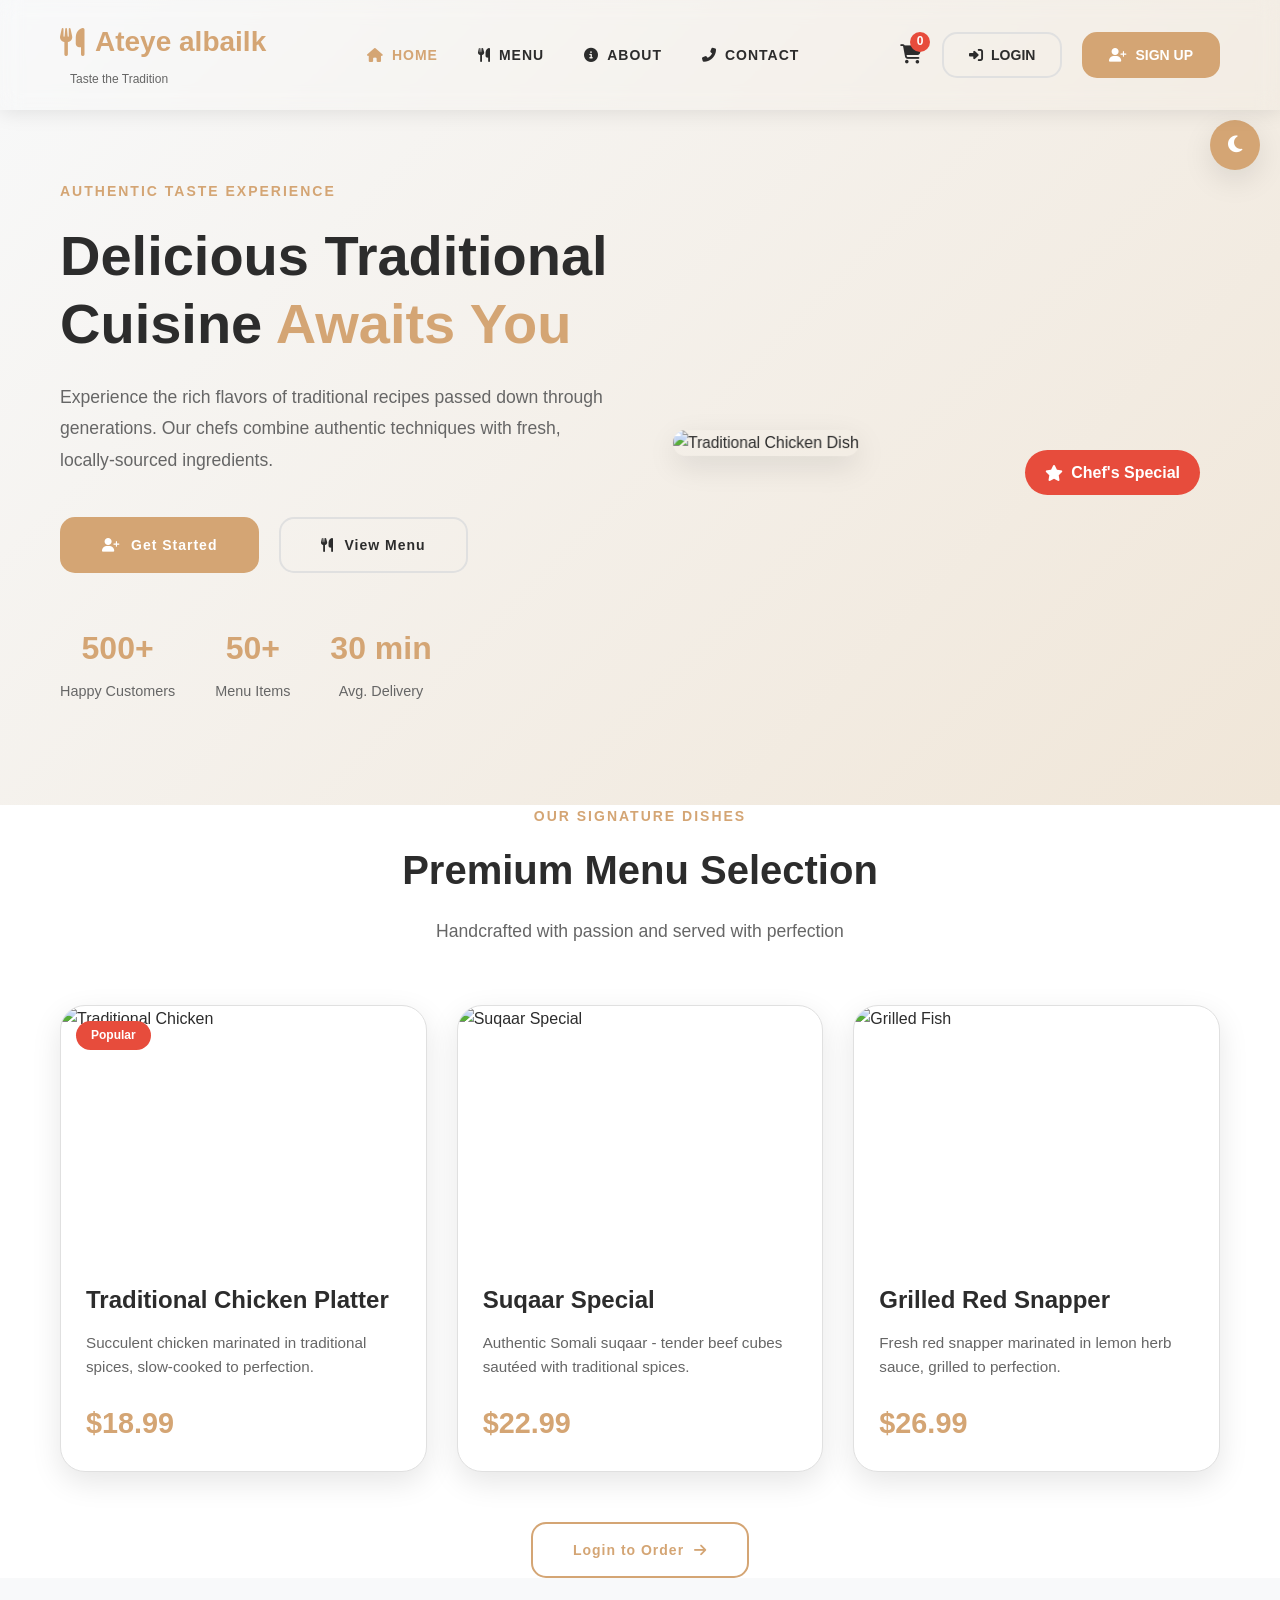
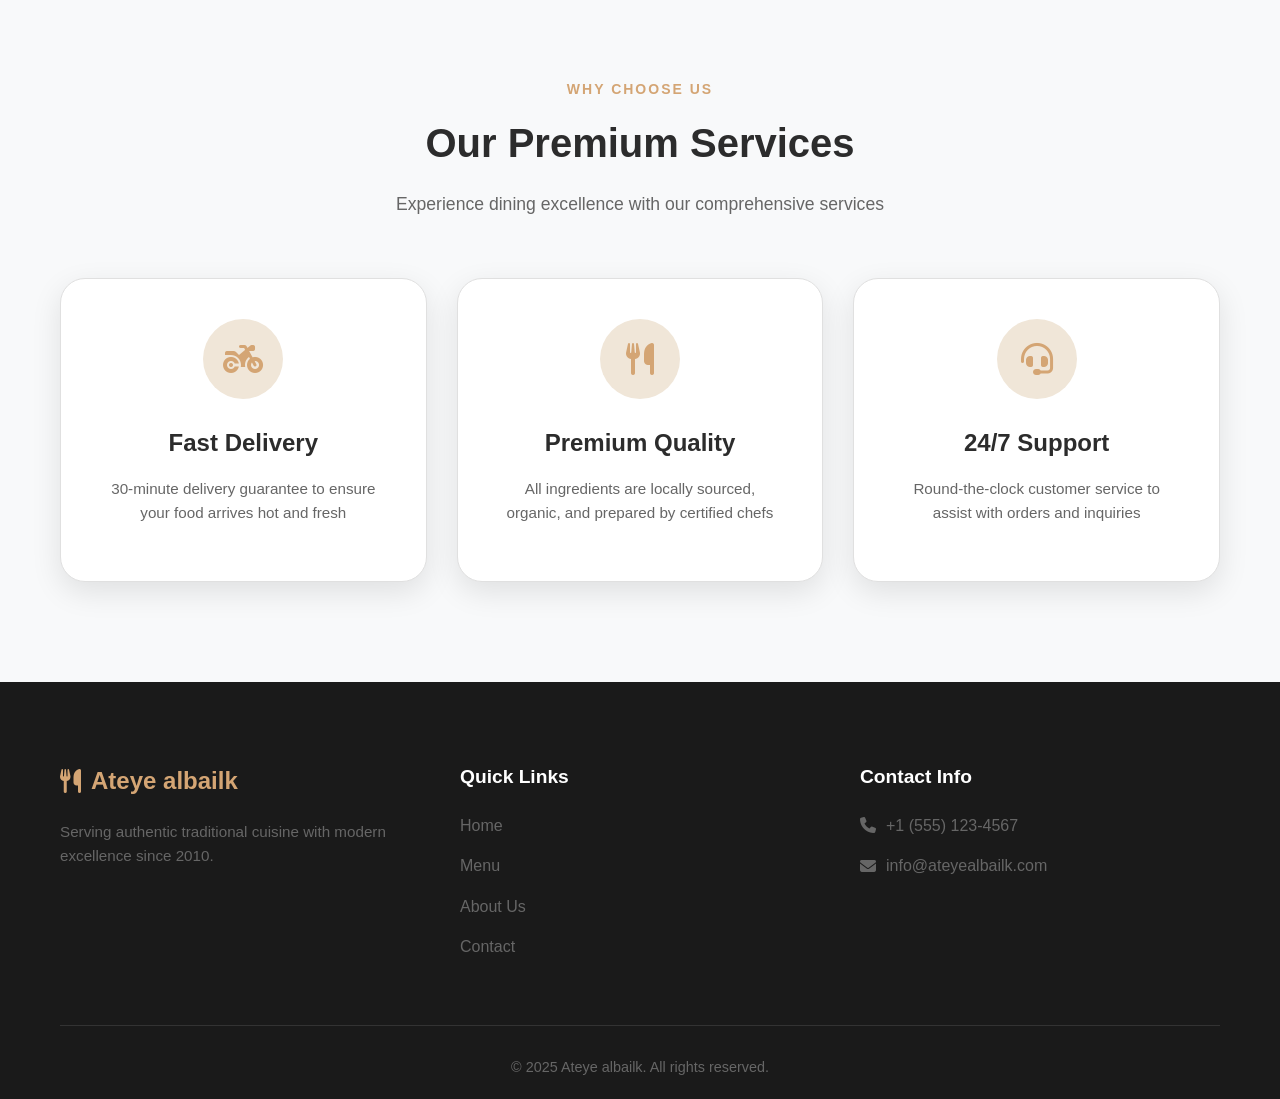
==== commit 33fcf2ee: "update" ====
--- a/index.html
+++ b/index.html
@@ -32,12 +32,13 @@
                     </ul>
                 </nav>
                 <div class="header-actions">
-                    <div class="cart-icon">
+                    <div class="cart-icon" onclick="window.location.href='login.html'">
                         <i class="fas fa-shopping-cart"></i>
                         <span class="cart-count">0</span>
                     </div>
-                    <a href="html/login.html" class="btn-login"><i class="fas fa-sign-in-alt"></i> LOGIN</a>
-                    <a href="html/signup.html" class="btn-signup"><i class="fas fa-user-plus"></i> SIGN UP</a>
+                <!-- Change these links in your index.html header -->
+<a href="php/login.php" class="btn-login"><i class="fas fa-sign-in-alt"></i> LOGIN</a>
+<a href="php/signup.php" class="btn-signup"><i class="fas fa-user-plus"></i> SIGN UP</a>
                 </div>
                 <div class="hamburger">
                     <span></span>
@@ -48,24 +49,6 @@
         </div>
     </header>
 
-    <!-- Cart Sidebar -->
-    <div class="cart-sidebar">
-        <div class="cart-header">
-            <h3><i class="fas fa-shopping-cart"></i> Your Cart</h3>
-            <button class="close-cart">&times;</button>
-        </div>
-        <div class="cart-items">
-            <!-- Cart items will be added here dynamically -->
-        </div>
-        <div class="cart-footer">
-            <div class="cart-total">
-                <span>Total:</span>
-                <span class="total-price">$0.00</span>
-            </div>
-            <button class="btn-checkout">Proceed to Checkout</button>
-        </div>
-    </div>
-
     <!-- Hero Section -->
     <section class="hero" id="home">
         <div class="container">
@@ -73,10 +56,10 @@
                 <div class="hero-text">
                     <span class="hero-subtitle">Authentic Taste Experience</span>
                     <h2>Delicious Traditional Cuisine <span class="highlight">Awaits You</span></h2>
-                    <p>Experience the rich flavors of traditional recipes passed down through generations. Our chefs combine authentic techniques with fresh, locally-sourced ingredients to bring you an unforgettable dining experience.</p>
+                    <p>Experience the rich flavors of traditional recipes passed down through generations. Our chefs combine authentic techniques with fresh, locally-sourced ingredients.</p>
                     <div class="hero-buttons">
-                        <a href="#menu" class="btn btn-primary"><i class="fas fa-utensils"></i> Explore Menu</a>
-                        <a href="#contact" class="btn btn-secondary"><i class="fas fa-phone-alt"></i> Order Now</a>
+                        <a href="signup.html" class="btn btn-primary"><i class="fas fa-user-plus"></i> Get Started</a>
+                        <a href="#menu" class="btn btn-secondary"><i class="fas fa-utensils"></i> View Menu</a>
                     </div>
                     <div class="hero-stats">
                         <div class="stat">
@@ -106,7 +89,7 @@
         </div>
     </section>
 
-    <!-- Top List Section -->
+    <!-- Featured Menu Section -->
     <section class="top-list" id="menu">
         <div class="container">
             <div class="section-header">
@@ -114,197 +97,50 @@
                 <h2>Premium Menu Selection</h2>
                 <p>Handcrafted with passion and served with perfection</p>
             </div>
-            <div class="menu-filters">
-                <button class="filter-btn active" data-filter="all">All</button>
-                <button class="filter-btn" data-filter="main">Main Course</button>
-                <button class="filter-btn" data-filter="special">Specialties</button>
-                <button class="filter-btn" data-filter="dessert">Desserts</button>
-            </div>
             <div class="menu-grid">
-                <!-- Chicken Dish -->
-                <div class="menu-card" data-category="main">
+                <!-- Sample Menu Items (Limited for landing page) -->
+                <div class="menu-card">
                     <div class="card-image">
                         <img src="https://images.unsplash.com/photo-1603360946369-dc9bb6258143?ixlib=rb-4.0.3&auto=format&fit=crop&w=800&q=80" alt="Traditional Chicken">
-                        <div class="card-badge">Best Seller</div>
-                        <div class="rating">★★★★☆ 4.5</div>
+                        <div class="card-badge">Popular</div>
                     </div>
                     <div class="card-content">
                         <h3>Traditional Chicken Platter</h3>
-                        <p>Succulent chicken marinated in traditional spices, slow-cooked to perfection. Served with aromatic rice and fresh salad. A family favorite for generations.</p>
-                        <div class="card-details">
-                            <span><i class="fas fa-fire"></i> 450 cal</span>
-                            <span><i class="fas fa-clock"></i> 25 min</span>
-                            <span><i class="fas fa-pepper-hot"></i> Medium</span>
-                        </div>
+                        <p>Succulent chicken marinated in traditional spices, slow-cooked to perfection.</p>
                         <div class="card-footer">
                             <span class="price">$18.99</span>
-                            <button class="btn-add" data-item="Traditional Chicken Platter" data-price="18.99"><i class="fas fa-plus"></i> Add</button>
-                        </div>
-                    </div>
-                </div>
-
-                <!-- Suqaar Dish -->
-                <div class="menu-card featured" data-category="special">
-                    <div class="featured-badge">Chef's Choice</div>
+                        </div>
+                    </div>
+                </div>
+
+                <div class="menu-card">
                     <div class="card-image">
                         <img src="https://images.unsplash.com/photo-1551183053-bf91a1d81141?ixlib=rb-4.0.3&auto=format&fit=crop&w=800&q=80" alt="Suqaar Special">
-                        <div class="rating">★★★★★ 4.8</div>
                     </div>
                     <div class="card-content">
                         <h3>Suqaar Special</h3>
-                        <p>Authentic Somali suqaar - tender beef cubes sautéed with bell peppers, onions, and traditional spices. Served with anjero bread or rice.</p>
-                        <div class="card-details">
-                            <span><i class="fas fa-fire"></i> 520 cal</span>
-                            <span><i class="fas fa-clock"></i> 30 min</span>
-                            <span><i class="fas fa-pepper-hot"></i> Spicy</span>
-                        </div>
+                        <p>Authentic Somali suqaar - tender beef cubes sautéed with traditional spices.</p>
                         <div class="card-footer">
                             <span class="price">$22.99</span>
-                            <button class="btn-add" data-item="Suqaar Special" data-price="22.99"><i class="fas fa-plus"></i> Add</button>
-                        </div>
-                    </div>
-                </div>
-
-                <!-- Rice Dish -->
-                <div class="menu-card" data-category="main">
-                    <div class="card-image">
-                        <img src="https://images.unsplash.com/photo-1512058564366-18510be2db19?ixlib=rb-4.0.3&auto=format&fit=crop&w=800&q=80" alt="Aromatic Rice">
-                        <div class="card-badge">Vegetarian</div>
-                        <div class="rating">★★★★☆ 4.3</div>
-                    </div>
-                    <div class="card-content">
-                        <h3>Aromatic Basmati Rice</h3>
-                        <p>Fragrant basmati rice cooked with saffron, cardamom, and cloves. Garnished with fried onions, raisins, and almonds for a perfect side dish.</p>
-                        <div class="card-details">
-                            <span><i class="fas fa-fire"></i> 350 cal</span>
-                            <span><i class="fas fa-clock"></i> 20 min</span>
-                            <span><i class="fas fa-seedling"></i> Veggie</span>
-                        </div>
-                        <div class="card-footer">
-                            <span class="price">$14.99</span>
-                            <button class="btn-add" data-item="Aromatic Basmati Rice" data-price="14.99"><i class="fas fa-plus"></i> Add</button>
-                        </div>
-                    </div>
-                </div>
-
-                <!-- Fish Dish -->
-                <div class="menu-card" data-category="special">
+                        </div>
+                    </div>
+                </div>
+
+                <div class="menu-card">
                     <div class="card-image">
                         <img src="https://images.unsplash.com/photo-1563379926898-05f4575a45d8?ixlib=rb-4.0.3&auto=format&fit=crop&w=800&q=80" alt="Grilled Fish">
-                        <div class="card-badge">Fresh Catch</div>
-                        <div class="rating">★★★★☆ 4.6</div>
                     </div>
                     <div class="card-content">
                         <h3>Grilled Red Snapper</h3>
-                        <p>Fresh red snapper marinated in lemon herb sauce, grilled to perfection. Served with garlic butter sauce and seasonal vegetables.</p>
-                        <div class="card-details">
-                            <span><i class="fas fa-fire"></i> 380 cal</span>
-                            <span><i class="fas fa-clock"></i> 35 min</span>
-                            <span><i class="fas fa-fish"></i> Seafood</span>
-                        </div>
+                        <p>Fresh red snapper marinated in lemon herb sauce, grilled to perfection.</p>
                         <div class="card-footer">
                             <span class="price">$26.99</span>
-                            <button class="btn-add" data-item="Grilled Red Snapper" data-price="26.99"><i class="fas fa-plus"></i> Add</button>
-                        </div>
-                    </div>
-                </div>
-
-                <!-- Additional Dishes -->
-                <div class="menu-card" data-category="main">
-                    <div class="card-image">
-                        <img src="https://images.unsplash.com/photo-1565958011703-44f9829ba187?ixlib=rb-4.0.3&auto=format&fit=crop&w=800&q=80" alt="Lamb Kebab">
-                        <div class="rating">★★★★★ 4.9</div>
-                    </div>
-                    <div class="card-content">
-                        <h3>Premium Lamb Kebab</h3>
-                        <p>Tender lamb chunks marinated in yogurt and spices, skewered and grilled over charcoal. Served with fresh mint sauce.</p>
-                        <div class="card-details">
-                            <span><i class="fas fa-fire"></i> 480 cal</span>
-                            <span><i class="fas fa-clock"></i> 40 min</span>
-                            <span><i class="fas fa-drumstick-bite"></i> Premium</span>
-                        </div>
-                        <div class="card-footer">
-                            <span class="price">$24.99</span>
-                            <button class="btn-add" data-item="Premium Lamb Kebab" data-price="24.99"><i class="fas fa-plus"></i> Add</button>
-                        </div>
-                    </div>
-                </div>
-
-                <div class="menu-card" data-category="dessert">
-                    <div class="card-image">
-                        <img src="https://images.unsplash.com/photo-1563729784474-d77dbb933a9e?ixlib=rb-4.0.3&auto=format&fit=crop&w=800&q=80" alt="Traditional Dessert">
-                        <div class="card-badge">Sweet</div>
-                        <div class="rating">★★★★☆ 4.7</div>
-                    </div>
-                    <div class="card-content">
-                        <h3>Halo Halo Delight</h3>
-                        <p>Traditional mixed dessert with sweet beans, jellies, fruits, and shaved ice, topped with leche flan and ice cream.</p>
-                        <div class="card-details">
-                            <span><i class="fas fa-fire"></i> 320 cal</span>
-                            <span><i class="fas fa-clock"></i> 15 min</span>
-                            <span><i class="fas fa-ice-cream"></i> Cold</span>
-                        </div>
-                        <div class="card-footer">
-                            <span class="price">$8.99</span>
-                            <button class="btn-add" data-item="Halo Halo Delight" data-price="8.99"><i class="fas fa-plus"></i> Add</button>
                         </div>
                     </div>
                 </div>
             </div>
             <div class="view-all">
-                <a href="#menu" class="btn btn-outline">View Full Menu <i class="fas fa-arrow-right"></i></a>
-            </div>
-        </div>
-    </section>
-
-    <!-- Featured Dish Section -->
-    <section class="featured-dish">
-        <div class="container">
-            <div class="featured-content">
-                <div class="featured-image">
-                    <img src="https://images.unsplash.com/photo-1603360946369-dc9bb6258143?ixlib=rb-4.0.3&auto=format&fit=crop&w=800&q=80" alt="Premium Chicken Dish">
-                    <div class="image-overlay">
-                        <div class="overlay-content">
-                            <span class="dish-tag">Today's Special</span>
-                            <h3>Traditional Chicken Feast</h3>
-                            <p>50% OFF for First Orders</p>
-                        </div>
-                    </div>
-                </div>
-                <div class="featured-text">
-                    <span class="featured-subtitle">Chef's Masterpiece</span>
-                    <h2>Signature Chicken Platter</h2>
-                    <p>Our signature dish features free-range chicken marinated for 24 hours in a secret blend of 15 traditional spices, slow-roasted in a clay oven for maximum tenderness and flavor.</p>
-                    <div class="dish-details">
-                        <div class="detail">
-                            <i class="fas fa-clock"></i>
-                            <div>
-                                <h4>Preparation Time</h4>
-                                <p>45 minutes</p>
-                            </div>
-                        </div>
-                        <div class="detail">
-                            <i class="fas fa-users"></i>
-                            <div>
-                                <h4>Serves</h4>
-                                <p>2-3 People</p>
-                            </div>
-                        </div>
-                        <div class="detail">
-                            <i class="fas fa-star"></i>
-                            <div>
-                                <h4>Rating</h4>
-                                <p>4.8/5.0</p>
-                            </div>
-                        </div>
-                    </div>
-                    <div class="featured-price">
-                        <span class="original-price">$36.99</span>
-                        <span class="current-price">$29.99</span>
-                        <span class="discount">20% OFF</span>
-                    </div>
-                    <button class="btn btn-featured">Order Now <i class="fas fa-bolt"></i></button>
-                </div>
+                <a href="login.html" class="btn btn-outline">Login to Order <i class="fas fa-arrow-right"></i></a>
             </div>
         </div>
     </section>
@@ -323,24 +159,14 @@
                         <i class="fas fa-motorcycle"></i>
                     </div>
                     <h3>Fast Delivery</h3>
-                    <p>30-minute delivery guarantee to ensure your food arrives hot and fresh at your doorstep</p>
-                    <span class="service-badge">Free on orders $25+</span>
+                    <p>30-minute delivery guarantee to ensure your food arrives hot and fresh</p>
                 </div>
                 <div class="service-item">
                     <div class="service-icon">
                         <i class="fas fa-utensils"></i>
                     </div>
                     <h3>Premium Quality</h3>
-                    <p>All ingredients are locally sourced, organic, and prepared by certified master chefs</p>
-                    <span class="service-badge">100% Fresh</span>
-                </div>
-                <div class="service-item">
-                    <div class="service-icon">
-                        <i class="fas fa-calendar-alt"></i>
-                    </div>
-                    <h3>Easy Booking</h3>
-                    <p>Reserve tables for special occasions with our easy online booking system</p>
-                    <span class="service-badge">24/7 Available</span>
+                    <p>All ingredients are locally sourced, organic, and prepared by certified chefs</p>
                 </div>
                 <div class="service-item">
                     <div class="service-icon">
@@ -348,97 +174,6 @@
                     </div>
                     <h3>24/7 Support</h3>
                     <p>Round-the-clock customer service to assist with orders and inquiries</p>
-                    <span class="service-badge">Instant Response</span>
-                </div>
-            </div>
-        </div>
-    </section>
-
-    <!-- Testimonials -->
-    <section class="testimonials">
-        <div class="container">
-            <div class="section-header">
-                <span class="section-subtitle">Customer Stories</span>
-                <h2>What Our Customers Say</h2>
-            </div>
-            <div class="testimonials-grid">
-                <div class="testimonial-card">
-                    <div class="testimonial-header">
-                        <img src="https://randomuser.me/api/portraits/women/32.jpg" alt="Customer">
-                        <div>
-                            <h4>Sarah Johnson</h4>
-                            <span>Food Blogger</span>
-                        </div>
-                    </div>
-                    <p>"The Traditional Chicken Platter is absolutely divine! The flavors are authentic and rich. Best delivery experience I've had!"</p>
-                    <div class="stars">
-                        <i class="fas fa-star"></i>
-                        <i class="fas fa-star"></i>
-                        <i class="fas fa-star"></i>
-                        <i class="fas fa-star"></i>
-                        <i class="fas fa-star"></i>
-                    </div>
-                </div>
-                <div class="testimonial-card">
-                    <div class="testimonial-header">
-                        <img src="https://randomuser.me/api/portraits/men/54.jpg" alt="Customer">
-                        <div>
-                            <h4>Michael Chen</h4>
-                            <span>Regular Customer</span>
-                        </div>
-                    </div>
-                    <p>"Consistently excellent quality. The Suqaar Special has become our family's Friday night tradition!"</p>
-                    <div class="stars">
-                        <i class="fas fa-star"></i>
-                        <i class="fas fa-star"></i>
-                        <i class="fas fa-star"></i>
-                        <i class="fas fa-star"></i>
-                        <i class="fas fa-star-half-alt"></i>
-                    </div>
-                </div>
-            </div>
-        </div>
-    </section>
-
-    <!-- Contact Section -->
-    <section class="contact" id="contact">
-        <div class="container">
-            <div class="contact-content">
-                <div class="contact-info">
-                    <h2>Ready to Taste Excellence?</h2>
-                    <p>Order now or visit our restaurant for an unforgettable dining experience</p>
-                    <div class="contact-details">
-                        <div class="contact-item">
-                            <i class="fas fa-phone"></i>
-                            <div>
-                                <h4>Call Us</h4>
-                                <p>+1 (555) 123-4567</p>
-                            </div>
-                        </div>
-                        <div class="contact-item">
-                            <i class="fas fa-clock"></i>
-                            <div>
-                                <h4>Opening Hours</h4>
-                                <p>Mon-Sun: 10AM - 11PM</p>
-                            </div>
-                        </div>
-                        <div class="contact-item">
-                            <i class="fas fa-map-marker-alt"></i>
-                            <div>
-                                <h4>Visit Us</h4>
-                                <p>123 Food Street, Gourmet City</p>
-                            </div>
-                        </div>
-                    </div>
-                </div>
-                <div class="contact-form">
-                    <h3>Quick Order Form</h3>
-                    <form id="orderForm">
-                        <input type="text" placeholder="Your Name" required>
-                        <input type="tel" placeholder="Phone Number" required>
-                        <textarea placeholder="Special Instructions (optional)" rows="3"></textarea>
-                        <button type="submit" class="btn btn-primary">Place Order Now</button>
-                    </form>
                 </div>
             </div>
         </div>
@@ -451,12 +186,6 @@
                 <div class="footer-section">
                     <h3><i class="fas fa-utensils"></i> Ateye albailk</h3>
                     <p>Serving authentic traditional cuisine with modern excellence since 2010.</p>
-                    <div class="social-links">
-                        <a href="#"><i class="fab fa-facebook"></i></a>
-                        <a href="#"><i class="fab fa-instagram"></i></a>
-                        <a href="#"><i class="fab fa-twitter"></i></a>
-                        <a href="#"><i class="fab fa-tiktok"></i></a>
-                    </div>
                 </div>
                 <div class="footer-section">
                     <h4>Quick Links</h4>
@@ -470,22 +199,13 @@
                 <div class="footer-section">
                     <h4>Contact Info</h4>
                     <ul>
-                        <li><i class="fas fa-map-marker-alt"></i> 123 Food Street, Gourmet City</li>
                         <li><i class="fas fa-phone"></i> +1 (555) 123-4567</li>
                         <li><i class="fas fa-envelope"></i> info@ateyealbailk.com</li>
                     </ul>
                 </div>
-                <div class="footer-section">
-                    <h4>Newsletter</h4>
-                    <p>Subscribe for updates and special offers</p>
-                    <div class="newsletter">
-                        <input type="email" placeholder="Your Email">
-                        <button type="submit"><i class="fas fa-paper-plane"></i></button>
-                    </div>
-                </div>
             </div>
             <div class="footer-bottom">
-                <p>&copy; 2025 Ateye albailk. All rights reserved. | <a href="#">Privacy Policy</a> | <a href="#">Terms of Service</a></p>
+                <p>&copy; 2025 Ateye albailk. All rights reserved.</p>
             </div>
         </div>
     </footer>
--- a/css/styles.css
+++ b/css/styles.css
@@ -1412,4 +1412,8 @@
     align-items: flex-start;
     gap: 10px;
   }
-}+}
+
+
+
+
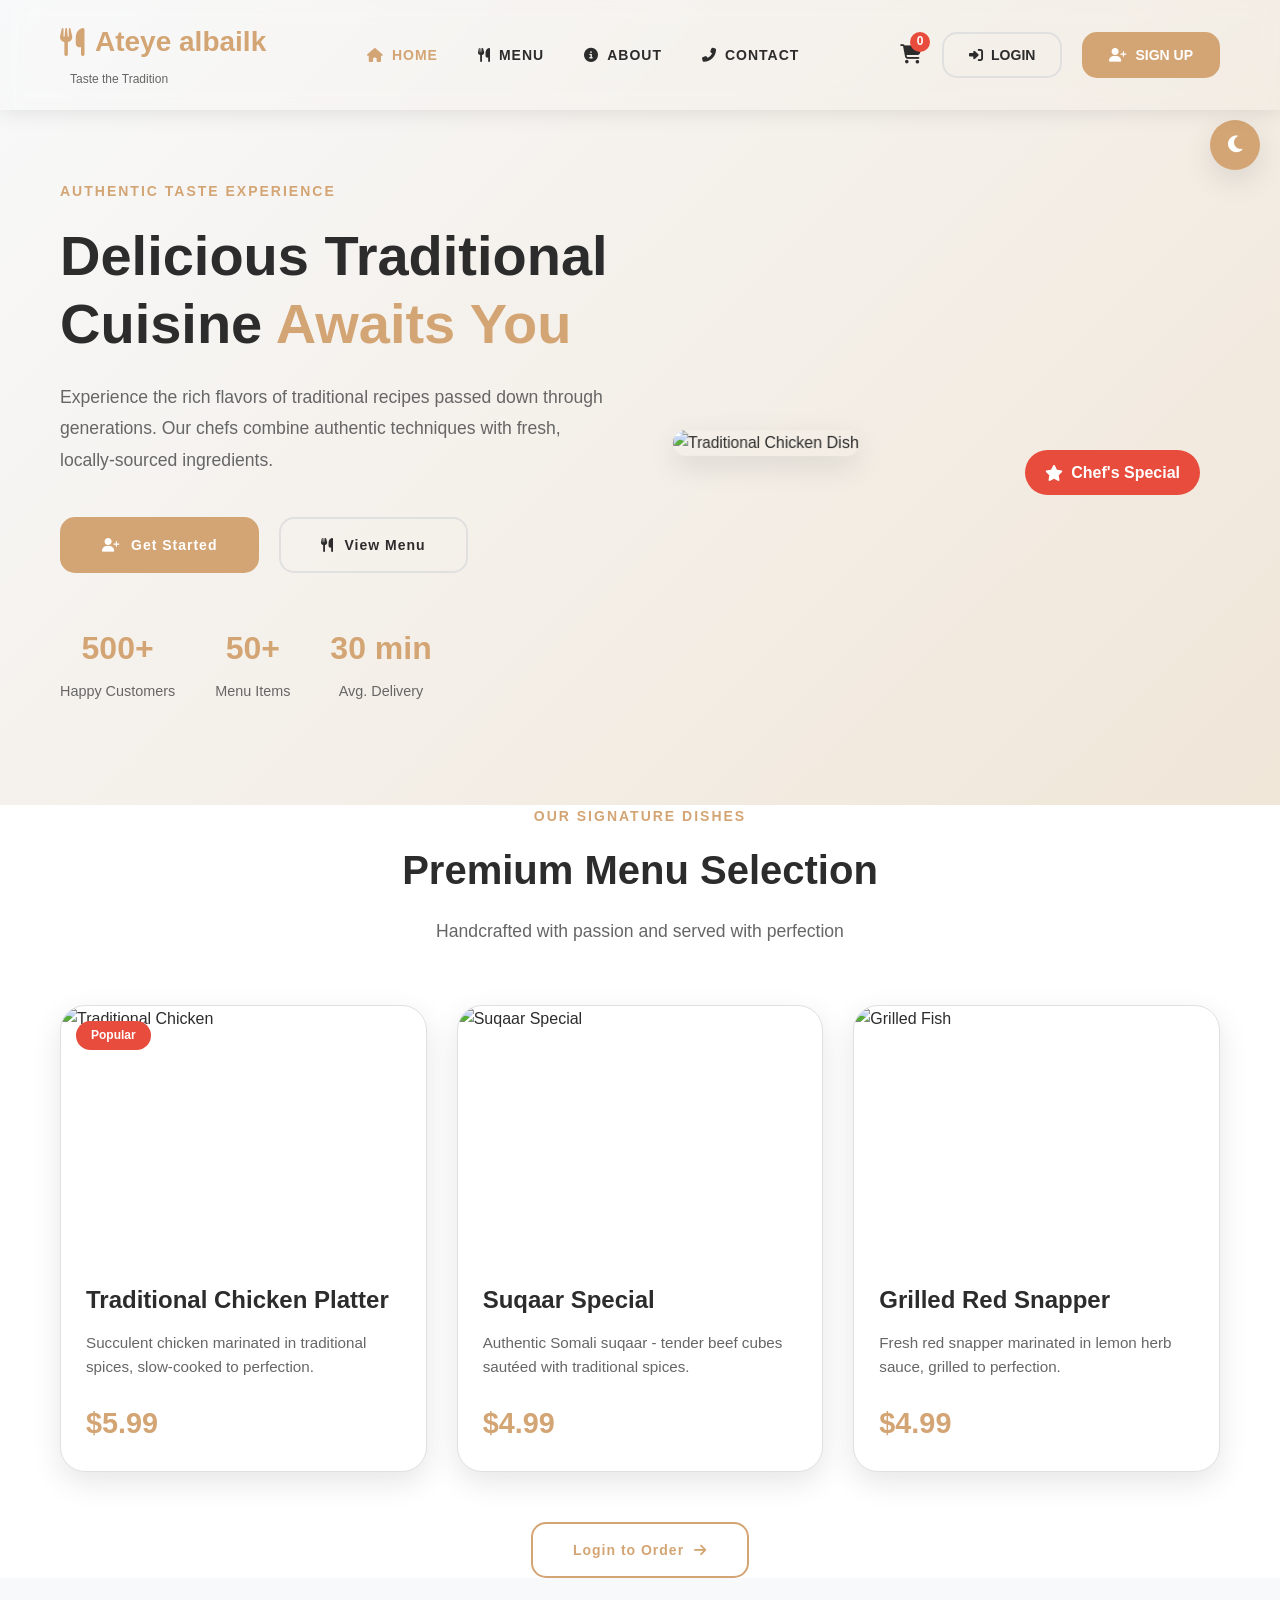
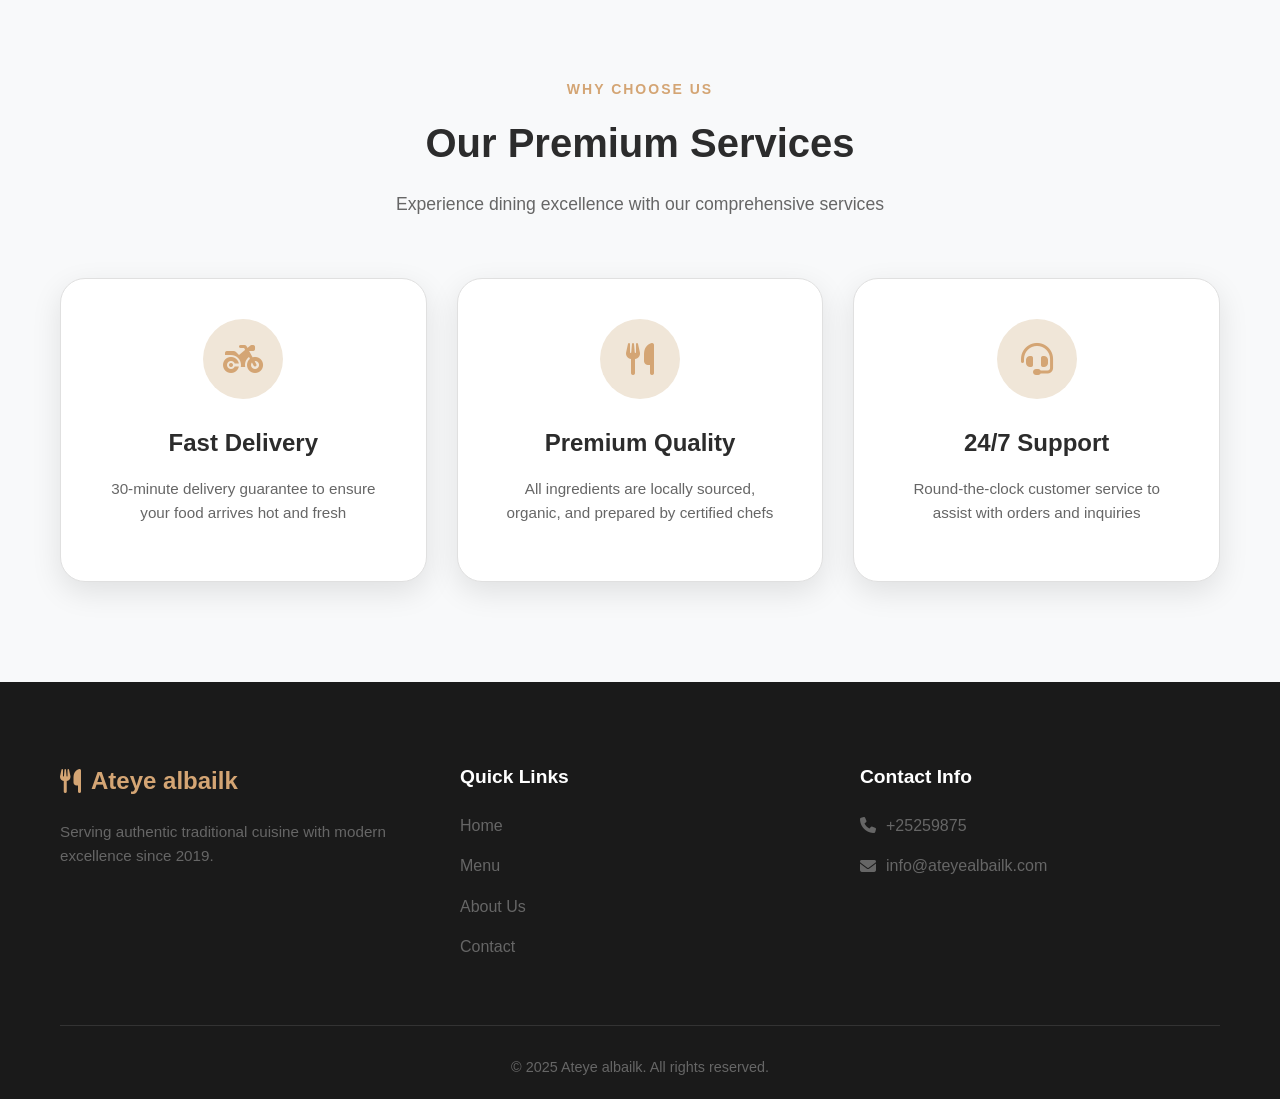
==== commit 28776603: "updatedd" ====
--- a/index.html
+++ b/index.html
@@ -32,13 +32,12 @@
                     </ul>
                 </nav>
                 <div class="header-actions">
-                    <div class="cart-icon" onclick="window.location.href='login.html'">
+                    <div class="cart-icon" onclick="window.location.href='php/login.php'">
                         <i class="fas fa-shopping-cart"></i>
                         <span class="cart-count">0</span>
                     </div>
-                <!-- Change these links in your index.html header -->
-<a href="php/login.php" class="btn-login"><i class="fas fa-sign-in-alt"></i> LOGIN</a>
-<a href="php/signup.php" class="btn-signup"><i class="fas fa-user-plus"></i> SIGN UP</a>
+                <a href="./php/login.php" class="btn-login"><i class="fas fa-sign-in-alt"></i> LOGIN</a>
+                <a href="php/signup.php" class="btn-signup"><i class="fas fa-user-plus"></i> SIGN UP</a>
                 </div>
                 <div class="hamburger">
                     <span></span>
@@ -58,7 +57,7 @@
                     <h2>Delicious Traditional Cuisine <span class="highlight">Awaits You</span></h2>
                     <p>Experience the rich flavors of traditional recipes passed down through generations. Our chefs combine authentic techniques with fresh, locally-sourced ingredients.</p>
                     <div class="hero-buttons">
-                        <a href="signup.html" class="btn btn-primary"><i class="fas fa-user-plus"></i> Get Started</a>
+                        <a href="php/signup.php" class="btn btn-primary"><i class="fas fa-user-plus"></i> Get Started</a>
                         <a href="#menu" class="btn btn-secondary"><i class="fas fa-utensils"></i> View Menu</a>
                     </div>
                     <div class="hero-stats">
@@ -108,7 +107,7 @@
                         <h3>Traditional Chicken Platter</h3>
                         <p>Succulent chicken marinated in traditional spices, slow-cooked to perfection.</p>
                         <div class="card-footer">
-                            <span class="price">$18.99</span>
+                            <span class="price">$5.99</span>
                         </div>
                     </div>
                 </div>
@@ -121,7 +120,7 @@
                         <h3>Suqaar Special</h3>
                         <p>Authentic Somali suqaar - tender beef cubes sautéed with traditional spices.</p>
                         <div class="card-footer">
-                            <span class="price">$22.99</span>
+                            <span class="price">$4.99</span>
                         </div>
                     </div>
                 </div>
@@ -134,13 +133,13 @@
                         <h3>Grilled Red Snapper</h3>
                         <p>Fresh red snapper marinated in lemon herb sauce, grilled to perfection.</p>
                         <div class="card-footer">
-                            <span class="price">$26.99</span>
+                            <span class="price">$4.99</span>
                         </div>
                     </div>
                 </div>
             </div>
             <div class="view-all">
-                <a href="login.html" class="btn btn-outline">Login to Order <i class="fas fa-arrow-right"></i></a>
+                <a href="php/login.php" class="btn btn-outline">Login to Order <i class="fas fa-arrow-right"></i></a>
             </div>
         </div>
     </section>
@@ -185,7 +184,7 @@
             <div class="footer-content">
                 <div class="footer-section">
                     <h3><i class="fas fa-utensils"></i> Ateye albailk</h3>
-                    <p>Serving authentic traditional cuisine with modern excellence since 2010.</p>
+                    <p>Serving authentic traditional cuisine with modern excellence since 2019.</p>
                 </div>
                 <div class="footer-section">
                     <h4>Quick Links</h4>
@@ -199,7 +198,7 @@
                 <div class="footer-section">
                     <h4>Contact Info</h4>
                     <ul>
-                        <li><i class="fas fa-phone"></i> +1 (555) 123-4567</li>
+                        <li><i class="fas fa-phone"></i>+25259875</li>
                         <li><i class="fas fa-envelope"></i> info@ateyealbailk.com</li>
                     </ul>
                 </div>
@@ -212,4 +211,4 @@
 
     <script src="js/script.js"></script>
 </body>
-</html>+</html>
